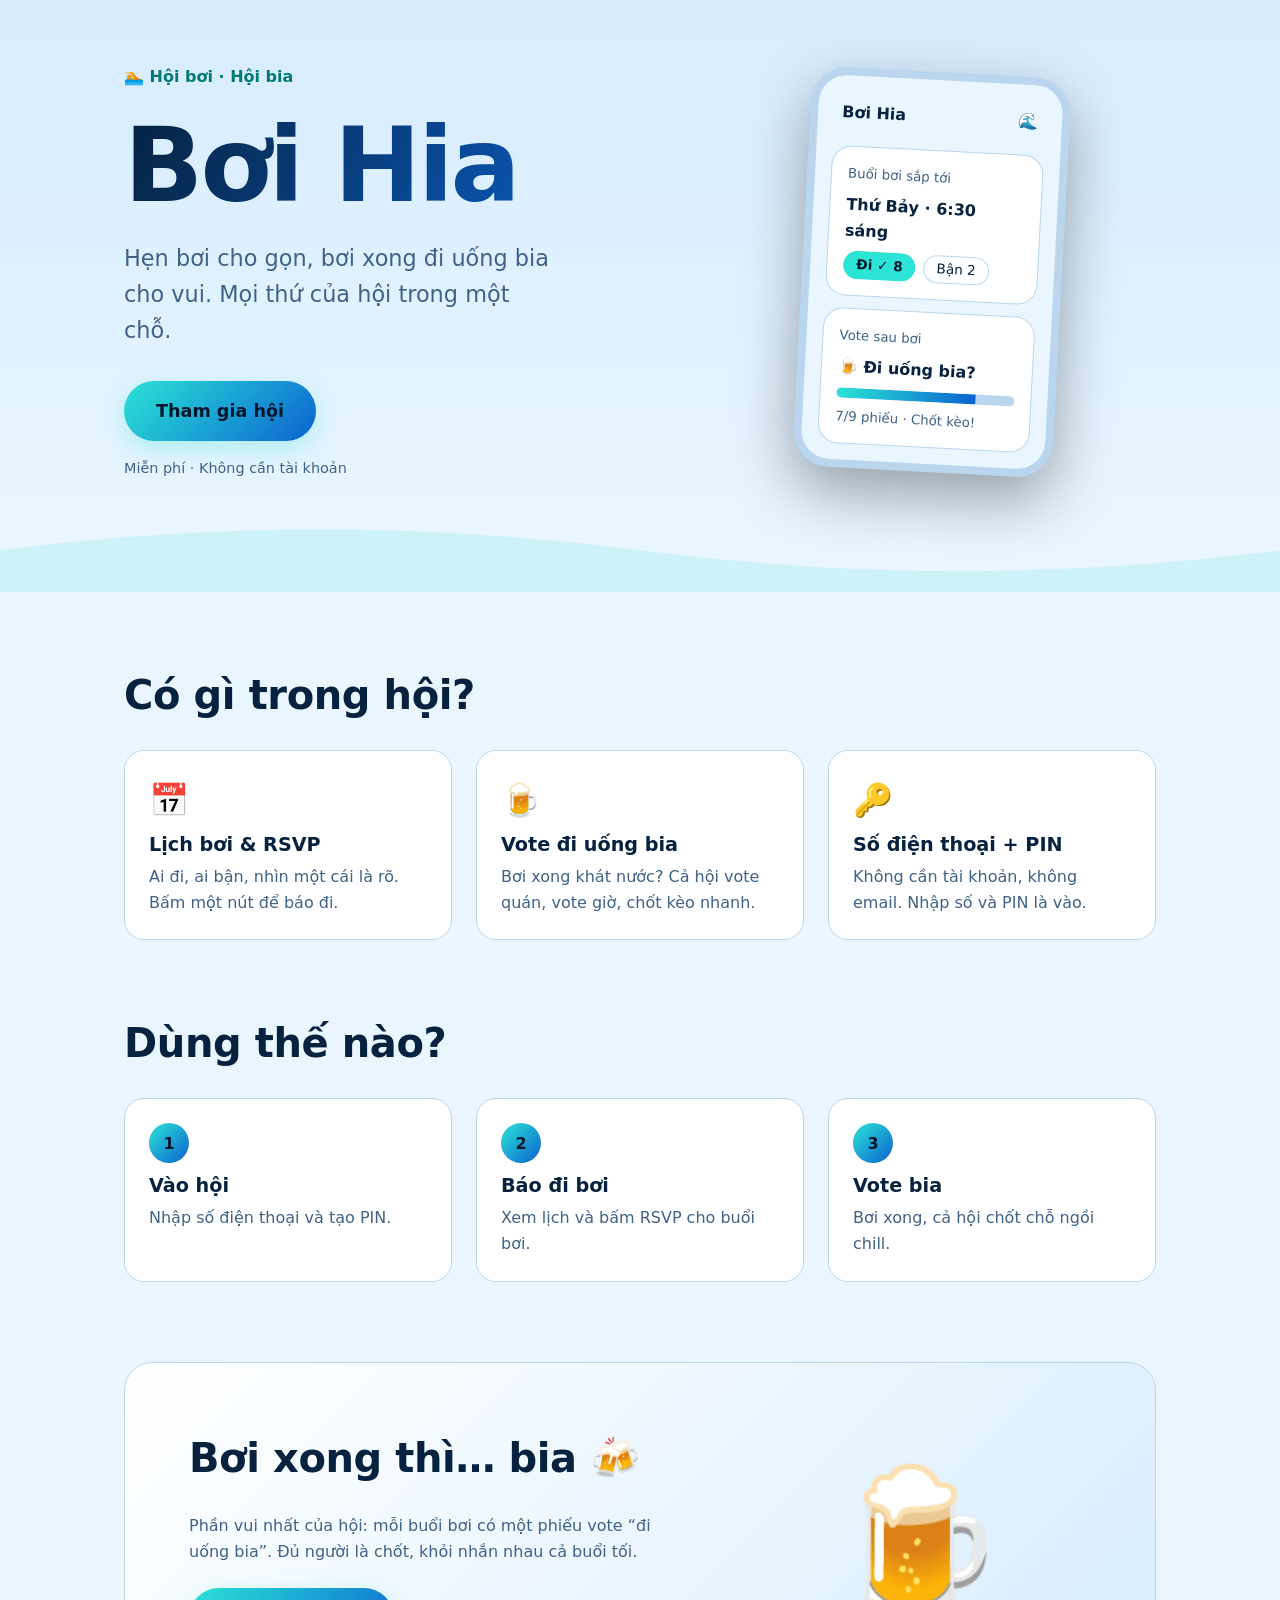
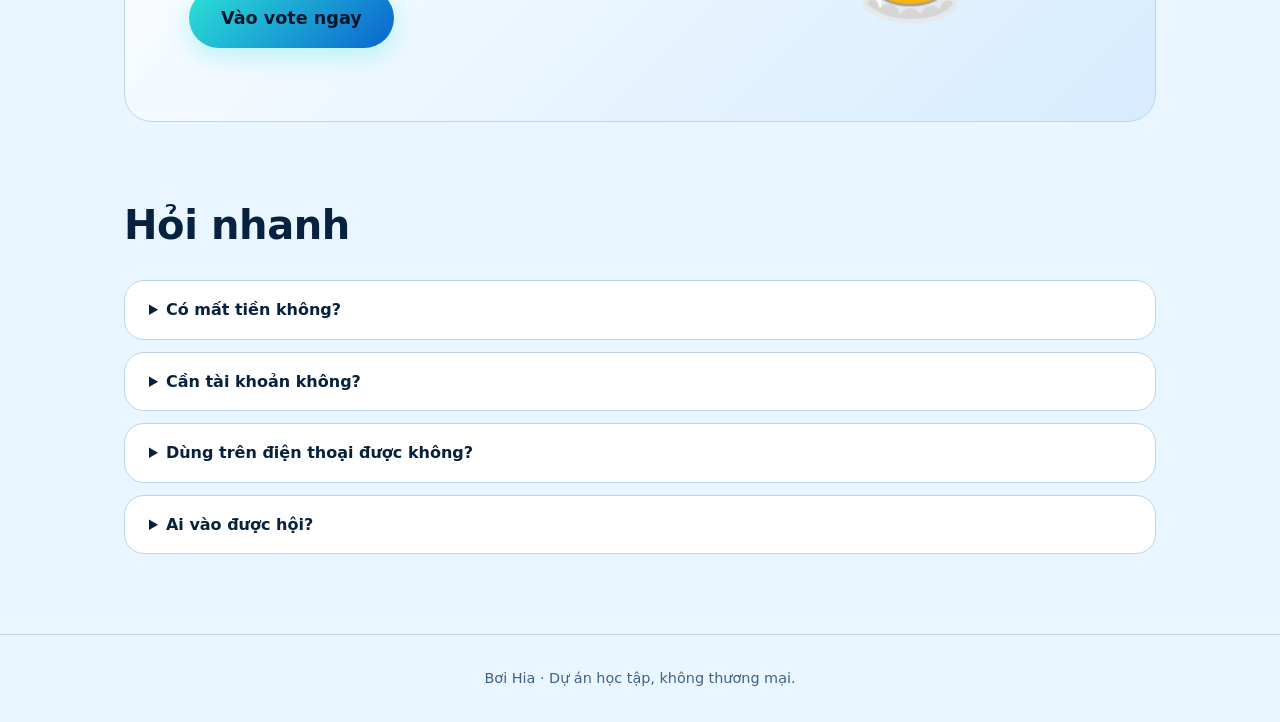
==== site/index.html @ b7e82fa3 "[factory:design] Landing page v1 in /site Co-Authored-By: Claude Sonnet 5.5 <noreply@anthropic.com> " ====
<!doctype html>
<html lang="vi">
<head>
<meta charset="utf-8">
<meta name="viewport" content="width=device-width, initial-scale=1">
<title>Bơi Hia — hội bơi, hội bia</title>
<meta name="description" content="Bơi Hia: lịch bơi, RSVP và vote đi uống bia cho hội bạn bơi. Không cần tài khoản, chỉ cần số điện thoại và PIN.">
<meta name="theme-color" content="#06142b">
<link rel="icon" href="../icon.png">
<link rel="stylesheet" href="style.css">
</head>
<body>
<a class="skip" href="#main">Bỏ qua đến nội dung</a>

<header class="hero">
  <div class="wave" aria-hidden="true">
    <svg viewBox="0 0 1200 120" preserveAspectRatio="none"><path d="M0 60 Q150 0 300 60 T600 60 T900 60 T1200 60 V120 H0Z"/></svg>
    <svg viewBox="0 0 1200 120" preserveAspectRatio="none"><path d="M0 70 Q150 20 300 70 T600 70 T900 70 T1200 70 V120 H0Z"/></svg>
  </div>
  <div class="wrap hero-grid">
    <div class="hero-text">
      <p class="eyebrow">🏊 Hội bơi · Hội bia</p>
      <h1>Bơi Hia</h1>
      <p class="lead">Hẹn bơi cho gọn, bơi xong đi uống bia cho vui. Mọi thứ của hội trong một chỗ.</p>
      <a class="btn" href="https://boihia.netlify.app">Tham gia hội</a>
      <p class="note">Miễn phí · Không cần tài khoản</p>
    </div>
    <div class="phone" role="img" aria-label="Minh họa màn hình ứng dụng Bơi Hia: buổi bơi sáng thứ Bảy với 8 người tham gia và bình chọn bia">
      <div class="screen" aria-hidden="true">
        <div class="bar"><b>Bơi Hia</b><span>🌊</span></div>
        <div class="mock-card">
          <small>Buổi bơi sắp tới</small>
          <strong>Thứ Bảy · 6:30 sáng</strong>
          <div class="chips"><span class="chip on">Đi ✓ 8</span><span class="chip">Bận 2</span></div>
        </div>
        <div class="mock-card">
          <small>Vote sau bơi</small>
          <strong>🍺 Đi uống bia?</strong>
          <div class="meter"><i style="width:78%"></i></div>
          <small>7/9 phiếu · Chốt kèo!</small>
        </div>
      </div>
    </div>
  </div>
</header>

<main id="main">
  <section class="wrap" aria-labelledby="t-feat">
    <h2 id="t-feat">Có gì trong hội?</h2>
    <div class="grid3">
      <article class="card"><span class="ico" aria-hidden="true">📅</span><h3>Lịch bơi &amp; RSVP</h3><p>Ai đi, ai bận, nhìn một cái là rõ. Bấm một nút để báo đi.</p></article>
      <article class="card"><span class="ico" aria-hidden="true">🍺</span><h3>Vote đi uống bia</h3><p>Bơi xong khát nước? Cả hội vote quán, vote giờ, chốt kèo nhanh.</p></article>
      <article class="card"><span class="ico" aria-hidden="true">🔑</span><h3>Số điện thoại + PIN</h3><p>Không cần tài khoản, không email. Nhập số và PIN là vào.</p></article>
    </div>
  </section>

  <section class="wrap" aria-labelledby="t-how">
    <h2 id="t-how">Dùng thế nào?</h2>
    <ol class="steps">
      <li><span class="n">1</span><h3>Vào hội</h3><p>Nhập số điện thoại và tạo PIN.</p></li>
      <li><span class="n">2</span><h3>Báo đi bơi</h3><p>Xem lịch và bấm RSVP cho buổi bơi.</p></li>
      <li><span class="n">3</span><h3>Vote bia</h3><p>Bơi xong, cả hội chốt chỗ ngồi chill.</p></li>
    </ol>
  </section>

  <section class="wrap" aria-labelledby="t-beer">
    <div class="beer">
      <div>
        <h2 id="t-beer">Bơi xong thì… bia 🍻</h2>
        <p>Phần vui nhất của hội: mỗi buổi bơi có một phiếu vote “đi uống bia”. Đủ người là chốt, khỏi nhắn nhau cả buổi tối.</p>
        <a class="btn" href="https://boihia.netlify.app">Vào vote ngay</a>
      </div>
      <div class="mug" aria-hidden="true"><span>🍺</span></div>
    </div>
  </section>

  <section class="wrap" aria-labelledby="t-faq">
    <h2 id="t-faq">Hỏi nhanh</h2>
    <details><summary>Có mất tiền không?</summary><p>Không. Bơi Hia là dự án nhỏ cho hội bạn, hoàn toàn miễn phí.</p></details>
    <details><summary>Cần tài khoản không?</summary><p>Không. Chỉ cần số điện thoại và PIN do bạn đặt.</p></details>
    <details><summary>Dùng trên điện thoại được không?</summary><p>Được. Mở trên trình duyệt điện thoại và thêm vào màn hình chính như một ứng dụng.</p></details>
    <details><summary>Ai vào được hội?</summary><p>Hội bạn bè bơi cùng nhau. Cứ bấm “Tham gia hội” để thử.</p></details>
  </section>
</main>

<footer>
  <div class="wrap"><p>Bơi Hia · Dự án học tập, không thương mại.</p></div>
</footer>
</body>
</html>
---- site/style.css ----
:root{--bg:#06142b;--bg2:#0b2347;--card:#0f2d57;--line:#1b4373;--text:#eaf6ff;--muted:#8fb0cf;--aqua:#2be4d6;--blue:#2f8bff;--btn-text:#06142b;--s:8px}
@media (prefers-color-scheme:light){:root{--bg:#eaf6ff;--bg2:#d6ecff;--card:#fff;--line:#b9d6ee;--text:#06223f;--muted:#3f6286;--blue:#0b63d1}}
*{box-sizing:border-box}
html{scroll-behavior:smooth}
body{margin:0;background:var(--bg);color:var(--text);font:16px/1.6 system-ui,-apple-system,"Segoe UI",Roboto,sans-serif;-webkit-text-size-adjust:100%}
.wrap{max-width:1080px;margin:0 auto;padding:0 calc(var(--s)*3)}
.skip{position:absolute;left:-999px;top:0;background:var(--aqua);color:var(--btn-text);padding:var(--s) calc(var(--s)*2);z-index:10}
.skip:focus{left:var(--s);top:var(--s)}
a:focus-visible,summary:focus-visible{outline:3px solid var(--aqua);outline-offset:3px;border-radius:8px}
h1,h2,h3{line-height:1.15;margin:0}
h1{font-size:clamp(3.5rem,14vw,6.5rem);letter-spacing:-.03em;background:linear-gradient(120deg,var(--text),var(--aqua));-webkit-background-clip:text;background-clip:text;color:transparent}
h2{font-size:clamp(1.75rem,5vw,2.5rem);margin-bottom:calc(var(--s)*4);letter-spacing:-.01em}
h3{font-size:1.2rem;margin-bottom:var(--s)}
p{margin:0}
section.wrap{padding-top:calc(var(--s)*10)}

.hero{position:relative;overflow:hidden;background:linear-gradient(180deg,var(--bg2),var(--bg));padding:calc(var(--s)*8) 0 calc(var(--s)*14)}
.hero-grid{position:relative;display:grid;gap:calc(var(--s)*6);align-items:center}
.eyebrow{color:var(--aqua);font-weight:700;margin-bottom:calc(var(--s)*2)}
@media (prefers-color-scheme:light){.eyebrow{color:#007a73}h1{background:linear-gradient(120deg,#06223f,#0b63d1);-webkit-background-clip:text;background-clip:text}}
.lead{font-size:clamp(1.1rem,3.5vw,1.4rem);color:var(--muted);margin:calc(var(--s)*2) 0 calc(var(--s)*4);max-width:30ch}
.note{color:var(--muted);font-size:.9rem;margin-top:calc(var(--s)*2)}
.btn{display:inline-block;background:linear-gradient(135deg,var(--aqua),var(--blue));color:var(--btn-text);font-weight:800;text-decoration:none;padding:calc(var(--s)*2) calc(var(--s)*4);border-radius:999px;font-size:1.1rem;box-shadow:0 8px 24px rgba(43,228,214,.3);transition:transform .15s}
.btn:hover{transform:translateY(-2px)}
@media (prefers-color-scheme:light){.btn{color:#04162b}}

.wave{position:absolute;left:0;right:0;bottom:0;height:100px;pointer-events:none}
.wave svg{position:absolute;left:0;bottom:0;width:200%;height:100%;animation:drift 14s linear infinite}
.wave svg+svg{animation-duration:22s;animation-direction:reverse;opacity:.6}
.wave path{fill:var(--bg)}
.wave svg+svg path{fill:var(--aqua);fill-opacity:.25}
@keyframes drift{to{transform:translateX(-50%)}}

.phone{justify-self:center;width:260px;border:8px solid var(--line);border-radius:36px;background:var(--bg);box-shadow:0 24px 60px rgba(0,0,0,.35);transform:rotate(3deg)}
.screen{padding:calc(var(--s)*2);display:grid;gap:calc(var(--s)*1.5);min-height:380px;align-content:start}
.bar{display:flex;justify-content:space-between;align-items:center;padding:var(--s)}
.mock-card{background:var(--card);border:1px solid var(--line);border-radius:20px;padding:calc(var(--s)*2);display:grid;gap:var(--s)}
.mock-card small{color:var(--muted)}
.chips{display:flex;gap:var(--s)}
.chip{border:1px solid var(--line);border-radius:999px;padding:2px 12px;font-size:.85rem}
.chip.on{background:var(--aqua);color:#04162b;border-color:var(--aqua);font-weight:700}
.meter{height:10px;border-radius:99px;background:var(--line);overflow:hidden}
.meter i{display:block;height:100%;background:linear-gradient(90deg,var(--aqua),var(--blue))}

.grid3{display:grid;gap:calc(var(--s)*3)}
.card,.steps li{background:var(--card);border:1px solid var(--line);border-radius:20px;padding:calc(var(--s)*3)}
.card p,.steps p,details p{color:var(--muted)}
.ico{display:block;font-size:2rem;margin-bottom:var(--s)}
.steps{list-style:none;margin:0;padding:0;display:grid;gap:calc(var(--s)*3)}
.n{display:grid;place-items:center;width:40px;height:40px;border-radius:50%;background:linear-gradient(135deg,var(--aqua),var(--blue));color:#04162b;font-weight:800;margin-bottom:calc(var(--s)*1.5)}

.beer{display:grid;gap:calc(var(--s)*4);align-items:center;background:linear-gradient(135deg,var(--card),var(--bg2));border:1px solid var(--line);border-radius:28px;padding:calc(var(--s)*4)}
.beer p{color:var(--muted);margin-bottom:calc(var(--s)*3);max-width:46ch}
.mug{justify-self:center;font-size:6rem;animation:bob 4s ease-in-out infinite}
@keyframes bob{50%{transform:translateY(-10px) rotate(-4deg)}}

details{background:var(--card);border:1px solid var(--line);border-radius:20px;padding:calc(var(--s)*2) calc(var(--s)*3);margin-bottom:calc(var(--s)*1.5)}
summary{cursor:pointer;font-weight:700}
details p{margin-top:var(--s)}
footer{margin-top:calc(var(--s)*10);padding:calc(var(--s)*4) 0;border-top:1px solid var(--line);color:var(--muted);font-size:.9rem;text-align:center}

@media (min-width:800px){
  .hero-grid{grid-template-columns:1.2fr 1fr}
  .grid3,.steps{grid-template-columns:repeat(3,1fr)}
  .beer{grid-template-columns:1.5fr 1fr;padding:calc(var(--s)*8)}
  .mug{font-size:9rem}
}
@media (prefers-reduced-motion:reduce){
  *{animation:none!important;transition:none!important;scroll-behavior:auto!important}
}
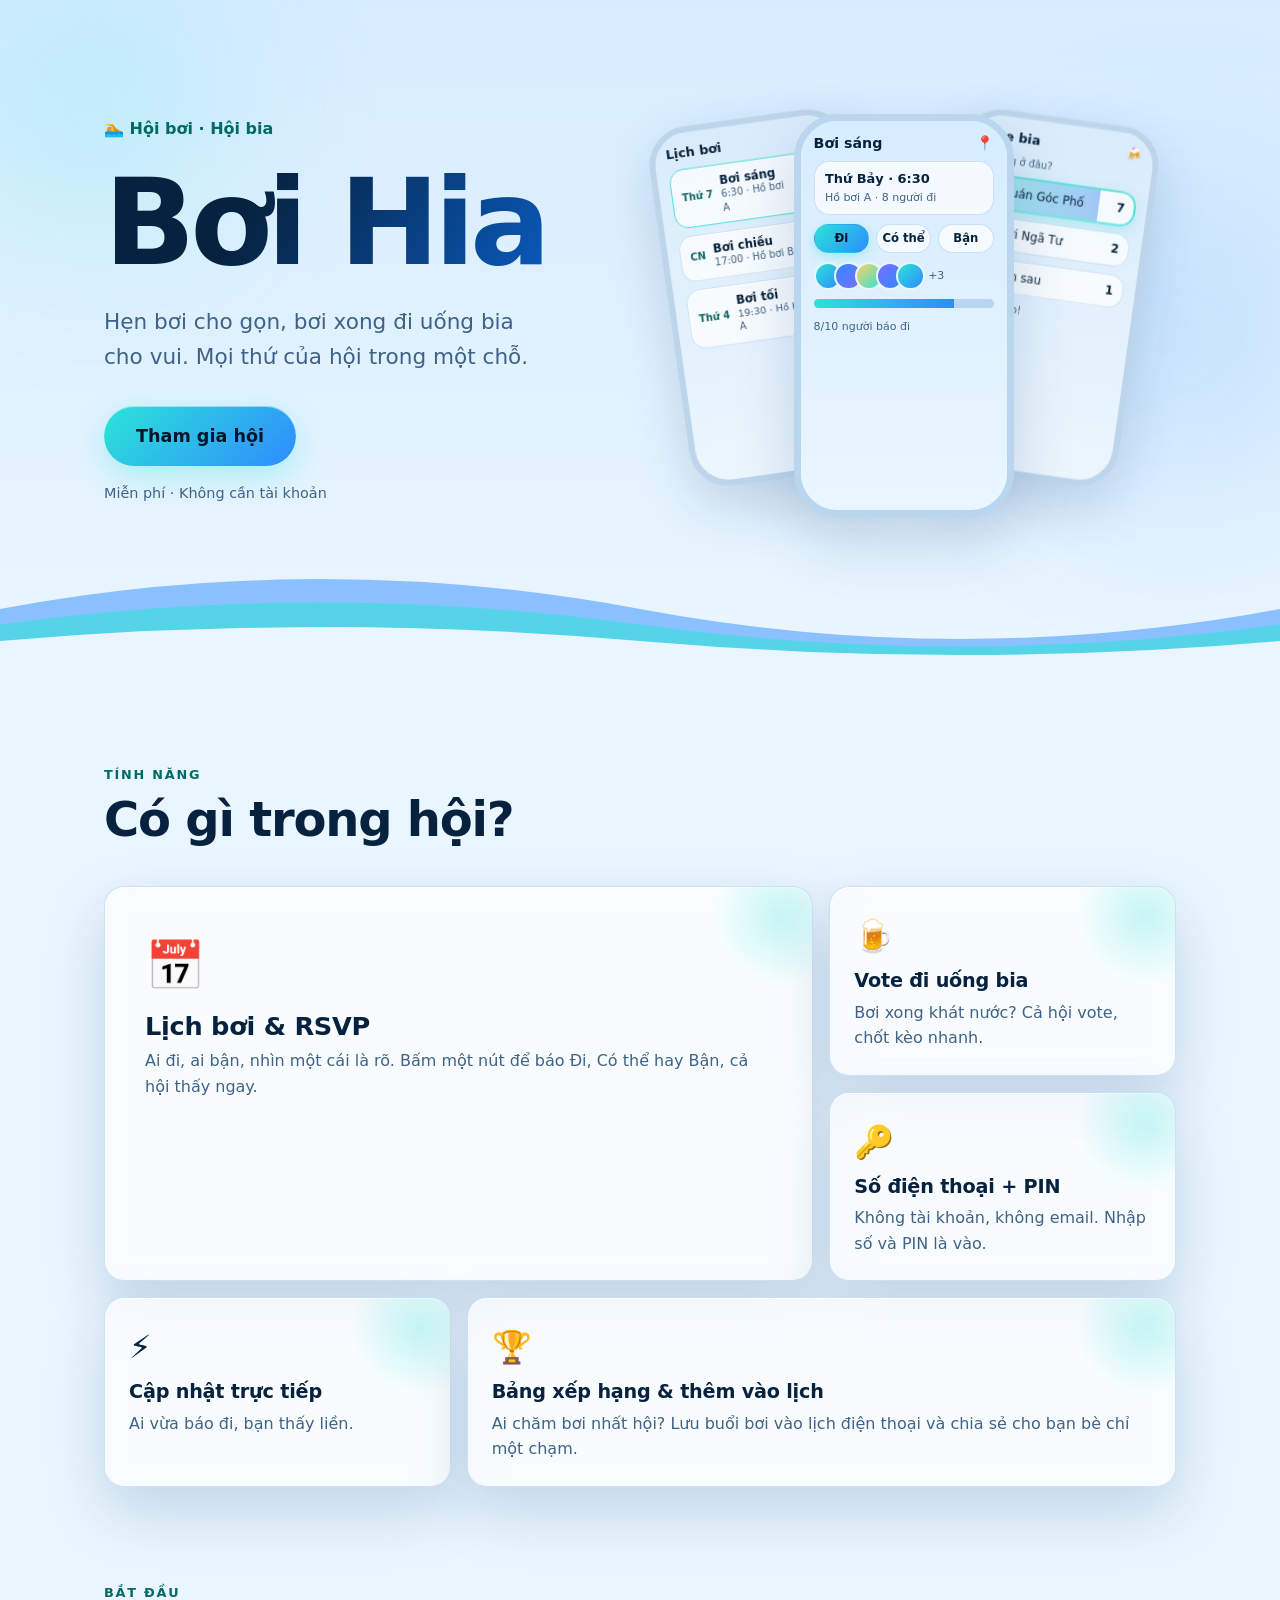
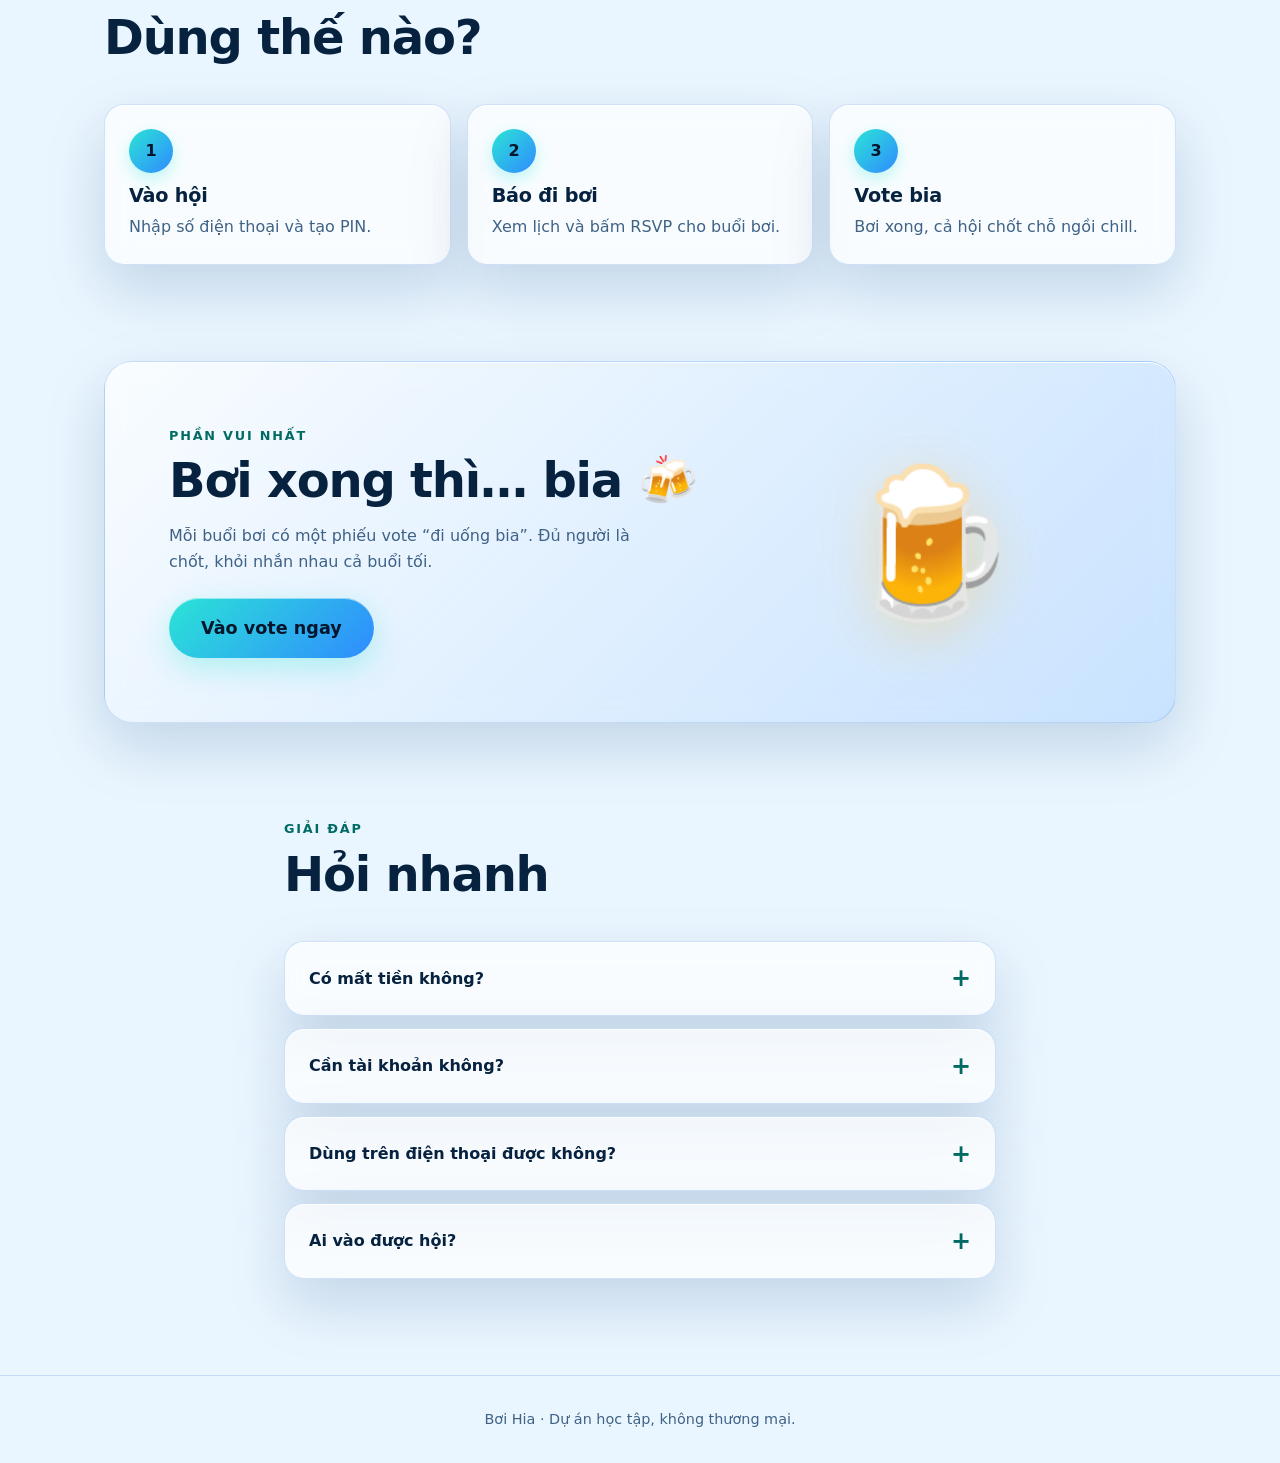
==== commit c21997ea: "[factory:design] Landing page v2: glass cards, bento, fanned phone mocks, parallax waves Co-Authored" ====
--- a/site/index.html
+++ b/site/index.html
@@ -5,7 +5,19 @@
 <meta name="viewport" content="width=device-width, initial-scale=1">
 <title>Bơi Hia — hội bơi, hội bia</title>
 <meta name="description" content="Bơi Hia: lịch bơi, RSVP và vote đi uống bia cho hội bạn bơi. Không cần tài khoản, chỉ cần số điện thoại và PIN.">
-<meta name="theme-color" content="#06142b">
+<meta name="theme-color" content="#06142b" media="(prefers-color-scheme: dark)">
+<meta name="theme-color" content="#eaf6ff" media="(prefers-color-scheme: light)">
+<meta property="og:type" content="website">
+<meta property="og:locale" content="vi_VN">
+<meta property="og:site_name" content="Bơi Hia">
+<meta property="og:title" content="Bơi Hia — hội bơi, hội bia">
+<meta property="og:description" content="Hẹn bơi cho gọn, bơi xong đi uống bia cho vui. Miễn phí, không cần tài khoản.">
+<meta property="og:url" content="https://boihia.netlify.app">
+<meta property="og:image" content="https://boihia.netlify.app/icon.png">
+<meta name="twitter:card" content="summary">
+<meta name="twitter:title" content="Bơi Hia — hội bơi, hội bia">
+<meta name="twitter:description" content="Hẹn bơi cho gọn, bơi xong đi uống bia cho vui. Miễn phí, không cần tài khoản.">
+<meta name="twitter:image" content="https://boihia.netlify.app/icon.png">
 <link rel="icon" href="../icon.png">
 <link rel="stylesheet" href="style.css">
 </head>
@@ -13,73 +25,100 @@
 <a class="skip" href="#main">Bỏ qua đến nội dung</a>
 
 <header class="hero">
-  <div class="wave" aria-hidden="true">
-    <svg viewBox="0 0 1200 120" preserveAspectRatio="none"><path d="M0 60 Q150 0 300 60 T600 60 T900 60 T1200 60 V120 H0Z"/></svg>
-    <svg viewBox="0 0 1200 120" preserveAspectRatio="none"><path d="M0 70 Q150 20 300 70 T600 70 T900 70 T1200 70 V120 H0Z"/></svg>
-  </div>
+  <div class="glow g1" aria-hidden="true"></div>
+  <div class="glow g2" aria-hidden="true"></div>
   <div class="wrap hero-grid">
     <div class="hero-text">
-      <p class="eyebrow">🏊 Hội bơi · Hội bia</p>
+      <p class="eyebrow"><span aria-hidden="true">🏊</span> Hội bơi · Hội bia</p>
       <h1>Bơi Hia</h1>
       <p class="lead">Hẹn bơi cho gọn, bơi xong đi uống bia cho vui. Mọi thứ của hội trong một chỗ.</p>
       <a class="btn" href="https://boihia.netlify.app">Tham gia hội</a>
       <p class="note">Miễn phí · Không cần tài khoản</p>
     </div>
-    <div class="phone" role="img" aria-label="Minh họa màn hình ứng dụng Bơi Hia: buổi bơi sáng thứ Bảy với 8 người tham gia và bình chọn bia">
-      <div class="screen" aria-hidden="true">
-        <div class="bar"><b>Bơi Hia</b><span>🌊</span></div>
-        <div class="mock-card">
-          <small>Buổi bơi sắp tới</small>
-          <strong>Thứ Bảy · 6:30 sáng</strong>
-          <div class="chips"><span class="chip on">Đi ✓ 8</span><span class="chip">Bận 2</span></div>
+
+    <div class="stage" role="img" aria-label="Minh họa ba màn hình ứng dụng Bơi Hia: danh sách buổi bơi, chi tiết buổi bơi với nút Đi, Có thể, Bận, và kết quả vote bia">
+      <div class="phone p-left" aria-hidden="true">
+        <div class="screen">
+          <div class="bar"><b>Lịch bơi</b><span>🌊</span></div>
+          <div class="row on"><i>Thứ 7</i><div><strong>Bơi sáng</strong><small>6:30 · Hồ bơi A</small></div><em>8</em></div>
+          <div class="row"><i>CN</i><div><strong>Bơi chiều</strong><small>17:00 · Hồ bơi B</small></div><em>5</em></div>
+          <div class="row"><i>Thứ 4</i><div><strong>Bơi tối</strong><small>19:30 · Hồ bơi A</small></div><em>3</em></div>
         </div>
-        <div class="mock-card">
-          <small>Vote sau bơi</small>
-          <strong>🍺 Đi uống bia?</strong>
-          <div class="meter"><i style="width:78%"></i></div>
-          <small>7/9 phiếu · Chốt kèo!</small>
+      </div>
+      <div class="phone p-right" aria-hidden="true">
+        <div class="screen">
+          <div class="bar"><b>Vote bia</b><span>🍻</span></div>
+          <small class="q">Đi uống ở đâu?</small>
+          <div class="opt win"><span>🍺 Quán Góc Phố</span><b>7</b><u style="width:78%"></u></div>
+          <div class="opt"><span>Bia hơi Ngã Tư</span><b>2</b><u style="width:22%"></u></div>
+          <div class="opt"><span>Hẹn lần sau</span><b>1</b><u style="width:11%"></u></div>
+          <small class="q">🏆 Chốt kèo!</small>
+        </div>
+      </div>
+      <div class="phone p-mid" aria-hidden="true">
+        <div class="screen">
+          <div class="bar"><b>Bơi sáng</b><span>📍</span></div>
+          <div class="hd"><strong>Thứ Bảy · 6:30</strong><small>Hồ bơi A · 8 người đi</small></div>
+          <div class="rsvp">
+            <span class="b go">Đi</span><span class="b">Có thể</span><span class="b">Bận</span>
+          </div>
+          <div class="faces"><i></i><i></i><i></i><i></i><i></i><em>+3</em></div>
+          <div class="bar2"><u style="width:78%"></u></div>
+          <small class="q">8/10 người báo đi</small>
         </div>
       </div>
     </div>
+  </div>
+
+  <div class="waves" aria-hidden="true">
+    <div class="wl w1"><svg viewBox="0 0 1200 120" preserveAspectRatio="none"><path d="M0 60 Q150 0 300 60 T600 60 T900 60 T1200 60 V120 H0Z"/></svg></div>
+    <div class="wl w2"><svg viewBox="0 0 1200 120" preserveAspectRatio="none"><path d="M0 70 Q150 20 300 70 T600 70 T900 70 T1200 70 V120 H0Z"/></svg></div>
+    <div class="wl w3"><svg viewBox="0 0 1200 120" preserveAspectRatio="none"><path d="M0 80 Q150 40 300 80 T600 80 T900 80 T1200 80 V120 H0Z"/></svg></div>
   </div>
 </header>
 
 <main id="main">
   <section class="wrap" aria-labelledby="t-feat">
-    <h2 id="t-feat">Có gì trong hội?</h2>
-    <div class="grid3">
-      <article class="card"><span class="ico" aria-hidden="true">📅</span><h3>Lịch bơi &amp; RSVP</h3><p>Ai đi, ai bận, nhìn một cái là rõ. Bấm một nút để báo đi.</p></article>
-      <article class="card"><span class="ico" aria-hidden="true">🍺</span><h3>Vote đi uống bia</h3><p>Bơi xong khát nước? Cả hội vote quán, vote giờ, chốt kèo nhanh.</p></article>
-      <article class="card"><span class="ico" aria-hidden="true">🔑</span><h3>Số điện thoại + PIN</h3><p>Không cần tài khoản, không email. Nhập số và PIN là vào.</p></article>
+    <p class="kicker rv">Tính năng</p>
+    <h2 id="t-feat" class="rv">Có gì trong hội?</h2>
+    <div class="bento">
+      <article class="card big rv"><span class="ico" aria-hidden="true">📅</span><h3>Lịch bơi &amp; RSVP</h3><p>Ai đi, ai bận, nhìn một cái là rõ. Bấm một nút để báo Đi, Có thể hay Bận, cả hội thấy ngay.</p></article>
+      <article class="card rv"><span class="ico" aria-hidden="true">🍺</span><h3>Vote đi uống bia</h3><p>Bơi xong khát nước? Cả hội vote, chốt kèo nhanh.</p></article>
+      <article class="card rv"><span class="ico" aria-hidden="true">🔑</span><h3>Số điện thoại + PIN</h3><p>Không tài khoản, không email. Nhập số và PIN là vào.</p></article>
+      <article class="card rv"><span class="ico" aria-hidden="true">⚡</span><h3>Cập nhật trực tiếp</h3><p>Ai vừa báo đi, bạn thấy liền.</p></article>
+      <article class="card wide rv"><span class="ico" aria-hidden="true">🏆</span><h3>Bảng xếp hạng &amp; thêm vào lịch</h3><p>Ai chăm bơi nhất hội? Lưu buổi bơi vào lịch điện thoại và chia sẻ cho bạn bè chỉ một chạm.</p></article>
     </div>
   </section>
 
   <section class="wrap" aria-labelledby="t-how">
-    <h2 id="t-how">Dùng thế nào?</h2>
+    <p class="kicker rv">Bắt đầu</p>
+    <h2 id="t-how" class="rv">Dùng thế nào?</h2>
     <ol class="steps">
-      <li><span class="n">1</span><h3>Vào hội</h3><p>Nhập số điện thoại và tạo PIN.</p></li>
-      <li><span class="n">2</span><h3>Báo đi bơi</h3><p>Xem lịch và bấm RSVP cho buổi bơi.</p></li>
-      <li><span class="n">3</span><h3>Vote bia</h3><p>Bơi xong, cả hội chốt chỗ ngồi chill.</p></li>
+      <li class="rv"><span class="n">1</span><h3>Vào hội</h3><p>Nhập số điện thoại và tạo PIN.</p></li>
+      <li class="rv"><span class="n">2</span><h3>Báo đi bơi</h3><p>Xem lịch và bấm RSVP cho buổi bơi.</p></li>
+      <li class="rv"><span class="n">3</span><h3>Vote bia</h3><p>Bơi xong, cả hội chốt chỗ ngồi chill.</p></li>
     </ol>
   </section>
 
   <section class="wrap" aria-labelledby="t-beer">
-    <div class="beer">
+    <div class="beer rv">
       <div>
-        <h2 id="t-beer">Bơi xong thì… bia 🍻</h2>
-        <p>Phần vui nhất của hội: mỗi buổi bơi có một phiếu vote “đi uống bia”. Đủ người là chốt, khỏi nhắn nhau cả buổi tối.</p>
+        <p class="kicker">Phần vui nhất</p>
+        <h2 id="t-beer">Bơi xong thì… bia <span aria-hidden="true">🍻</span></h2>
+        <p>Mỗi buổi bơi có một phiếu vote “đi uống bia”. Đủ người là chốt, khỏi nhắn nhau cả buổi tối.</p>
         <a class="btn" href="https://boihia.netlify.app">Vào vote ngay</a>
       </div>
       <div class="mug" aria-hidden="true"><span>🍺</span></div>
     </div>
   </section>
 
-  <section class="wrap" aria-labelledby="t-faq">
-    <h2 id="t-faq">Hỏi nhanh</h2>
-    <details><summary>Có mất tiền không?</summary><p>Không. Bơi Hia là dự án nhỏ cho hội bạn, hoàn toàn miễn phí.</p></details>
-    <details><summary>Cần tài khoản không?</summary><p>Không. Chỉ cần số điện thoại và PIN do bạn đặt.</p></details>
-    <details><summary>Dùng trên điện thoại được không?</summary><p>Được. Mở trên trình duyệt điện thoại và thêm vào màn hình chính như một ứng dụng.</p></details>
-    <details><summary>Ai vào được hội?</summary><p>Hội bạn bè bơi cùng nhau. Cứ bấm “Tham gia hội” để thử.</p></details>
+  <section class="wrap faq" aria-labelledby="t-faq">
+    <p class="kicker rv">Giải đáp</p>
+    <h2 id="t-faq" class="rv">Hỏi nhanh</h2>
+    <details class="rv"><summary>Có mất tiền không?</summary><p>Không. Bơi Hia là dự án nhỏ cho hội bạn, hoàn toàn miễn phí.</p></details>
+    <details class="rv"><summary>Cần tài khoản không?</summary><p>Không. Chỉ cần số điện thoại và PIN do bạn đặt.</p></details>
+    <details class="rv"><summary>Dùng trên điện thoại được không?</summary><p>Được. Mở trên trình duyệt điện thoại và thêm vào màn hình chính như một ứng dụng.</p></details>
+    <details class="rv"><summary>Ai vào được hội?</summary><p>Hội bạn bè bơi cùng nhau. Cứ bấm “Tham gia hội” để thử.</p></details>
   </section>
 </main>
 
--- a/site/style.css
+++ b/site/style.css
@@ -1,70 +1,142 @@
-:root{--bg:#06142b;--bg2:#0b2347;--card:#0f2d57;--line:#1b4373;--text:#eaf6ff;--muted:#8fb0cf;--aqua:#2be4d6;--blue:#2f8bff;--btn-text:#06142b;--s:8px}
-@media (prefers-color-scheme:light){:root{--bg:#eaf6ff;--bg2:#d6ecff;--card:#fff;--line:#b9d6ee;--text:#06223f;--muted:#3f6286;--blue:#0b63d1}}
+:root{--bg:#06142b;--bg2:#0b2347;--card:#0f2d57;--line:#1b4373;--text:#eaf6ff;--muted:#8fb0cf;--aqua:#2be4d6;--blue:#2f8bff;
+--glass:rgba(15,45,87,.55);--glass-line:rgba(143,176,207,.22);--hi:rgba(255,255,255,.12);--shadow:0 24px 60px rgba(0,0,0,.4);--kick:#2be4d6;--s:8px}
+@media (prefers-color-scheme:light){:root{--bg:#eaf6ff;--bg2:#d6ecff;--card:#fff;--line:#b9d6ee;--text:#06223f;--muted:#3f6286;
+--glass:rgba(255,255,255,.7);--glass-line:rgba(11,99,209,.18);--hi:rgba(255,255,255,.9);--shadow:0 24px 60px rgba(11,60,120,.18);--kick:#006b65}}
 *{box-sizing:border-box}
 html{scroll-behavior:smooth}
-body{margin:0;background:var(--bg);color:var(--text);font:16px/1.6 system-ui,-apple-system,"Segoe UI",Roboto,sans-serif;-webkit-text-size-adjust:100%}
-.wrap{max-width:1080px;margin:0 auto;padding:0 calc(var(--s)*3)}
-.skip{position:absolute;left:-999px;top:0;background:var(--aqua);color:var(--btn-text);padding:var(--s) calc(var(--s)*2);z-index:10}
+body{margin:0;background:var(--bg);color:var(--text);font:16px/1.6 system-ui,-apple-system,"Segoe UI",Roboto,sans-serif;-webkit-text-size-adjust:100%;overflow-x:hidden}
+.wrap{max-width:1120px;margin:0 auto;padding:0 calc(var(--s)*3)}
+.skip{position:absolute;left:-999px;top:0;background:#2be4d6;color:#04162b;padding:var(--s) calc(var(--s)*2);z-index:10}
 .skip:focus{left:var(--s);top:var(--s)}
-a:focus-visible,summary:focus-visible{outline:3px solid var(--aqua);outline-offset:3px;border-radius:8px}
-h1,h2,h3{line-height:1.15;margin:0}
-h1{font-size:clamp(3.5rem,14vw,6.5rem);letter-spacing:-.03em;background:linear-gradient(120deg,var(--text),var(--aqua));-webkit-background-clip:text;background-clip:text;color:transparent}
-h2{font-size:clamp(1.75rem,5vw,2.5rem);margin-bottom:calc(var(--s)*4);letter-spacing:-.01em}
-h3{font-size:1.2rem;margin-bottom:var(--s)}
+a:focus-visible,summary:focus-visible{outline:3px solid var(--aqua);outline-offset:3px;border-radius:12px}
+@media (prefers-color-scheme:light){a:focus-visible,summary:focus-visible{outline-color:#0b63d1}}
+h1,h2,h3{line-height:1.1;margin:0}
+h1{font-size:clamp(3.75rem,17vw,7.5rem);letter-spacing:-.045em;font-weight:800;background:linear-gradient(120deg,var(--text) 20%,var(--aqua));-webkit-background-clip:text;background-clip:text;color:transparent}
+h2{font-size:clamp(1.9rem,6vw,3rem);margin-bottom:calc(var(--s)*5);letter-spacing:-.025em}
+h3{font-size:1.2rem;margin-bottom:var(--s);letter-spacing:-.01em}
 p{margin:0}
-section.wrap{padding-top:calc(var(--s)*10)}
+.kicker{color:var(--kick);font-weight:700;font-size:.8rem;letter-spacing:.14em;text-transform:uppercase;margin-bottom:var(--s)}
+section.wrap{padding-top:calc(var(--s)*12)}
 
-.hero{position:relative;overflow:hidden;background:linear-gradient(180deg,var(--bg2),var(--bg));padding:calc(var(--s)*8) 0 calc(var(--s)*14)}
+/* hero */
+.hero{position:relative;overflow:hidden;isolation:isolate;background:linear-gradient(180deg,var(--bg2) 0%,var(--bg) 100%);padding:calc(var(--s)*8) 0 calc(var(--s)*16)}
+.glow{position:absolute;border-radius:50%;filter:blur(70px);z-index:-1;pointer-events:none}
+.g1{width:420px;height:420px;left:-120px;top:-100px;background:radial-gradient(circle,rgba(43,228,214,.4),transparent 70%)}
+.g2{width:520px;height:520px;right:-160px;top:80px;background:radial-gradient(circle,rgba(47,139,255,.45),transparent 70%)}
+@media (prefers-color-scheme:light){.g1{opacity:.5}.g2{opacity:.4}}
 .hero-grid{position:relative;display:grid;gap:calc(var(--s)*6);align-items:center}
-.eyebrow{color:var(--aqua);font-weight:700;margin-bottom:calc(var(--s)*2)}
-@media (prefers-color-scheme:light){.eyebrow{color:#007a73}h1{background:linear-gradient(120deg,#06223f,#0b63d1);-webkit-background-clip:text;background-clip:text}}
-.lead{font-size:clamp(1.1rem,3.5vw,1.4rem);color:var(--muted);margin:calc(var(--s)*2) 0 calc(var(--s)*4);max-width:30ch}
+.eyebrow{color:var(--kick);font-weight:700;margin-bottom:calc(var(--s)*2)}
+@media (prefers-color-scheme:light){:root h1{background-image:linear-gradient(120deg,#06223f 30%,#0b63d1)}}
+.lead{font-size:clamp(1.1rem,3.5vw,1.35rem);color:var(--muted);margin:calc(var(--s)*2) 0 calc(var(--s)*4);max-width:32ch}
 .note{color:var(--muted);font-size:.9rem;margin-top:calc(var(--s)*2)}
-.btn{display:inline-block;background:linear-gradient(135deg,var(--aqua),var(--blue));color:var(--btn-text);font-weight:800;text-decoration:none;padding:calc(var(--s)*2) calc(var(--s)*4);border-radius:999px;font-size:1.1rem;box-shadow:0 8px 24px rgba(43,228,214,.3);transition:transform .15s}
-.btn:hover{transform:translateY(-2px)}
-@media (prefers-color-scheme:light){.btn{color:#04162b}}
+.btn{display:inline-block;background:linear-gradient(135deg,#2be4d6,#2f8bff);color:#04162b;font-weight:800;text-decoration:none;padding:calc(var(--s)*2) calc(var(--s)*4);border-radius:999px;font-size:1.1rem;box-shadow:0 10px 30px rgba(43,228,214,.32),inset 0 1px 0 rgba(255,255,255,.5);transition:transform .2s,box-shadow .2s}
+.btn:hover{transform:translateY(-2px);box-shadow:0 14px 36px rgba(43,228,214,.45),inset 0 1px 0 rgba(255,255,255,.5)}
+.btn:active{transform:translateY(0) scale(.98)}
 
-.wave{position:absolute;left:0;right:0;bottom:0;height:100px;pointer-events:none}
-.wave svg{position:absolute;left:0;bottom:0;width:200%;height:100%;animation:drift 14s linear infinite}
-.wave svg+svg{animation-duration:22s;animation-direction:reverse;opacity:.6}
-.wave path{fill:var(--bg)}
-.wave svg+svg path{fill:var(--aqua);fill-opacity:.25}
+/* waves: 3 layers, different drift speed + scroll parallax */
+.waves{position:absolute;left:0;right:0;bottom:0;height:120px;pointer-events:none}
+.wl{position:absolute;left:0;right:0;bottom:0;height:100%}
+.wl svg{position:absolute;left:0;bottom:0;width:200%;height:100%;animation:drift 30s linear infinite}
+.w1{opacity:.5}.w1 path{fill:var(--blue)}.w1 svg{animation-duration:34s}
+.w2{opacity:.55;height:88%}.w2 path{fill:var(--aqua)}.w2 svg{animation-duration:22s;animation-direction:reverse}
+.w3{height:70%}.w3 path{fill:var(--bg)}.w3 svg{animation-duration:15s}
 @keyframes drift{to{transform:translateX(-50%)}}
+@keyframes par1{to{transform:translateY(-40px)}}
+@keyframes par2{to{transform:translateY(-22px)}}
+@keyframes par3{to{transform:translateY(-8px)}}
 
-.phone{justify-self:center;width:260px;border:8px solid var(--line);border-radius:36px;background:var(--bg);box-shadow:0 24px 60px rgba(0,0,0,.35);transform:rotate(3deg)}
-.screen{padding:calc(var(--s)*2);display:grid;gap:calc(var(--s)*1.5);min-height:380px;align-content:start}
-.bar{display:flex;justify-content:space-between;align-items:center;padding:var(--s)}
-.mock-card{background:var(--card);border:1px solid var(--line);border-radius:20px;padding:calc(var(--s)*2);display:grid;gap:var(--s)}
-.mock-card small{color:var(--muted)}
-.chips{display:flex;gap:var(--s)}
-.chip{border:1px solid var(--line);border-radius:999px;padding:2px 12px;font-size:.85rem}
-.chip.on{background:var(--aqua);color:#04162b;border-color:var(--aqua);font-weight:700}
-.meter{height:10px;border-radius:99px;background:var(--line);overflow:hidden}
-.meter i{display:block;height:100%;background:linear-gradient(90deg,var(--aqua),var(--blue))}
+/* phone stage */
+.stage{--w:148px;position:relative;justify-self:center;width:calc(var(--w)*2);height:calc(var(--w)*1.95);max-width:100%}
+.phone{position:absolute;top:0;left:50%;width:var(--w);margin-left:calc(var(--w)/-2);aspect-ratio:9/16.5;border:calc(var(--w)/28) solid var(--line);border-radius:calc(var(--w)/5);background:var(--bg);box-shadow:var(--shadow),inset 0 1px 0 var(--hi);font-size:calc(var(--w)/17);overflow:hidden;line-height:1.3}
+.p-mid{z-index:3;top:calc(var(--w)*.08);transform:translateY(0);animation:float 7s ease-in-out infinite}
+.p-left{z-index:1;transform:translateX(calc(var(--w)*-.62)) rotate(-8deg) scale(.9);filter:saturate(.85)}
+.p-right{z-index:2;transform:translateX(calc(var(--w)*.62)) rotate(8deg) scale(.9);filter:saturate(.85)}
+@keyframes float{50%{transform:translateY(-8px)}}
+.screen{padding:1em;display:grid;gap:.7em;align-content:start;height:100%;background:linear-gradient(180deg,var(--bg2),var(--bg))}
+.bar{display:flex;justify-content:space-between;align-items:center;font-size:1.1em}
+.screen small{color:var(--muted);font-size:.85em;display:block}
+.screen strong{display:block}
+.row,.hd,.opt{background:var(--glass);border:1px solid var(--glass-line);border-radius:1.2em;padding:.7em .8em;box-shadow:inset 0 1px 0 var(--hi)}
+.row{display:grid;grid-template-columns:auto 1fr auto;gap:.7em;align-items:center}
+.row i{font-style:normal;font-weight:700;color:var(--kick);font-size:.85em}
+.row em{font-style:normal;background:var(--line);border-radius:99px;padding:0 .6em;font-weight:700;color:var(--text)}
+.row.on{border-color:var(--aqua)}
+.row.on em{background:#2be4d6;color:#04162b}
+.hd{display:grid;gap:.2em}
+.rsvp{display:grid;grid-template-columns:repeat(3,1fr);gap:.5em}
+.b{text-align:center;border:1px solid var(--glass-line);border-radius:99px;padding:.5em 0;font-weight:700;background:var(--glass);font-size:.9em}
+.b.go{background:linear-gradient(135deg,#2be4d6,#2f8bff);color:#04162b;border-color:transparent;box-shadow:0 4px 12px rgba(43,228,214,.35)}
+.faces{display:flex;align-items:center}
+.faces i{width:2.2em;height:2.2em;border-radius:50%;border:2px solid var(--bg);margin-right:-.6em;background:linear-gradient(135deg,#2be4d6,#2f8bff)}
+.faces i:nth-child(2){background:linear-gradient(135deg,#2f8bff,#7b6dff)}
+.faces i:nth-child(3){background:linear-gradient(135deg,#ffd166,#2be4d6)}
+.faces i:nth-child(4){background:linear-gradient(135deg,#7b6dff,#2f8bff)}
+.faces em{font-style:normal;margin-left:1em;color:var(--muted);font-size:.85em}
+.bar2,.opt{position:relative}
+.bar2{height:.7em;border-radius:99px;background:var(--line);overflow:hidden}
+.bar2 u,.opt u{display:block;height:100%;background:linear-gradient(90deg,#2be4d6,#2f8bff);text-decoration:none}
+.opt{display:flex;justify-content:space-between;gap:.5em;overflow:hidden;z-index:0}
+.opt u{position:absolute;left:0;top:0;bottom:0;opacity:.28;z-index:-1}
+.opt.win{border-color:#2be4d6;box-shadow:0 0 0 1px #2be4d6,0 6px 18px rgba(43,228,214,.3),inset 0 1px 0 var(--hi)}
+.opt.win u{opacity:.45}
+.opt b{font-variant-numeric:tabular-nums}
+.q{margin-top:.2em}
 
-.grid3{display:grid;gap:calc(var(--s)*3)}
-.card,.steps li{background:var(--card);border:1px solid var(--line);border-radius:20px;padding:calc(var(--s)*3)}
+/* bento + glass */
+.bento{display:grid;gap:calc(var(--s)*2)}
+.card,.steps li,details,.beer{position:relative;background:var(--glass);border:1px solid var(--glass-line);border-radius:20px;box-shadow:var(--shadow),inset 0 1px 0 var(--hi);-webkit-backdrop-filter:blur(14px);backdrop-filter:blur(14px)}
+.card{padding:calc(var(--s)*3);overflow:hidden;transition:transform .25s,border-color .25s}
+.card::after{content:"";position:absolute;right:-40px;top:-40px;width:140px;height:140px;border-radius:50%;background:radial-gradient(circle,rgba(43,228,214,.25),transparent 70%);pointer-events:none}
+.card:hover{transform:translateY(-4px);border-color:var(--aqua)}
+.card:active{transform:translateY(-1px)}
 .card p,.steps p,details p{color:var(--muted)}
 .ico{display:block;font-size:2rem;margin-bottom:var(--s)}
-.steps{list-style:none;margin:0;padding:0;display:grid;gap:calc(var(--s)*3)}
-.n{display:grid;place-items:center;width:40px;height:40px;border-radius:50%;background:linear-gradient(135deg,var(--aqua),var(--blue));color:#04162b;font-weight:800;margin-bottom:calc(var(--s)*1.5)}
+.big h3{font-size:1.6rem}
+.big .ico{font-size:3rem}
+.steps{list-style:none;margin:0;padding:0;display:grid;gap:calc(var(--s)*2)}
+.steps li{padding:calc(var(--s)*3)}
+.n{display:grid;place-items:center;width:44px;height:44px;border-radius:50%;background:linear-gradient(135deg,#2be4d6,#2f8bff);color:#04162b;font-weight:800;margin-bottom:calc(var(--s)*1.5);box-shadow:0 6px 16px rgba(43,228,214,.3)}
 
-.beer{display:grid;gap:calc(var(--s)*4);align-items:center;background:linear-gradient(135deg,var(--card),var(--bg2));border:1px solid var(--line);border-radius:28px;padding:calc(var(--s)*4)}
-.beer p{color:var(--muted);margin-bottom:calc(var(--s)*3);max-width:46ch}
-.mug{justify-self:center;font-size:6rem;animation:bob 4s ease-in-out infinite}
+.beer{display:grid;gap:calc(var(--s)*4);align-items:center;background:linear-gradient(135deg,var(--glass),rgba(47,139,255,.18));border-radius:28px;padding:calc(var(--s)*4)}
+.beer h2{margin-bottom:calc(var(--s)*2)}
+.beer p:not(.kicker){color:var(--muted);margin-bottom:calc(var(--s)*3);max-width:46ch}
+.mug{justify-self:center;font-size:6rem;filter:drop-shadow(0 12px 30px rgba(255,190,60,.35));animation:bob 4s ease-in-out infinite}
 @keyframes bob{50%{transform:translateY(-10px) rotate(-4deg)}}
 
-details{background:var(--card);border:1px solid var(--line);border-radius:20px;padding:calc(var(--s)*2) calc(var(--s)*3);margin-bottom:calc(var(--s)*1.5)}
-summary{cursor:pointer;font-weight:700}
-details p{margin-top:var(--s)}
-footer{margin-top:calc(var(--s)*10);padding:calc(var(--s)*4) 0;border-top:1px solid var(--line);color:var(--muted);font-size:.9rem;text-align:center}
+.faq{max-width:760px}
+details{padding:calc(var(--s)*2) calc(var(--s)*3);margin-bottom:calc(var(--s)*1.5);transition:border-color .2s}
+details:hover,details[open]{border-color:var(--aqua)}
+summary{cursor:pointer;font-weight:700;list-style:none;display:flex;justify-content:space-between;align-items:center;gap:var(--s);padding:var(--s) 0}
+summary::-webkit-details-marker{display:none}
+summary::after{content:"+";font-size:1.5rem;line-height:1;color:var(--kick);transition:transform .2s}
+details[open] summary::after{transform:rotate(45deg)}
+details p{padding-bottom:var(--s)}
+footer{margin-top:calc(var(--s)*12);padding:calc(var(--s)*4) 0;border-top:1px solid var(--glass-line);color:var(--muted);font-size:.9rem;text-align:center}
+
+/* reveal: visible by default; scroll-driven only where supported */
+@keyframes rise{from{opacity:0;transform:translateY(28px)}to{opacity:1;transform:none}}
+@supports (animation-timeline:view()){
+  @media (prefers-reduced-motion:no-preference){
+    .rv{animation:rise linear both;animation-timeline:view();animation-range:entry 0% entry 55%}
+    .w1{animation:par1 linear both;animation-timeline:scroll(root);animation-range:0 90vh}
+    .w2{animation:par2 linear both;animation-timeline:scroll(root);animation-range:0 90vh}
+    .w3{animation:par3 linear both;animation-timeline:scroll(root);animation-range:0 90vh}
+  }
+}
 
 @media (min-width:800px){
-  .hero-grid{grid-template-columns:1.2fr 1fr}
-  .grid3,.steps{grid-template-columns:repeat(3,1fr)}
+  .hero{padding:calc(var(--s)*12) 0 calc(var(--s)*18)}
+  .hero-grid{grid-template-columns:1fr 1.1fr;gap:calc(var(--s)*4)}
+  .stage{--w:220px}
+  .bento{grid-template-columns:repeat(6,1fr)}
+  .card{grid-column:span 2}
+  .card.big{grid-column:span 4;grid-row:span 2;padding:calc(var(--s)*5)}
+  .card.wide{grid-column:span 4}
+  .steps{grid-template-columns:repeat(3,1fr)}
   .beer{grid-template-columns:1.5fr 1fr;padding:calc(var(--s)*8)}
   .mug{font-size:9rem}
 }
 @media (prefers-reduced-motion:reduce){
-  *{animation:none!important;transition:none!important;scroll-behavior:auto!important}
+  *,*::before,*::after{animation:none!important;transition:none!important;scroll-behavior:auto!important}
+  .rv{opacity:1!important;transform:none!important}
 }
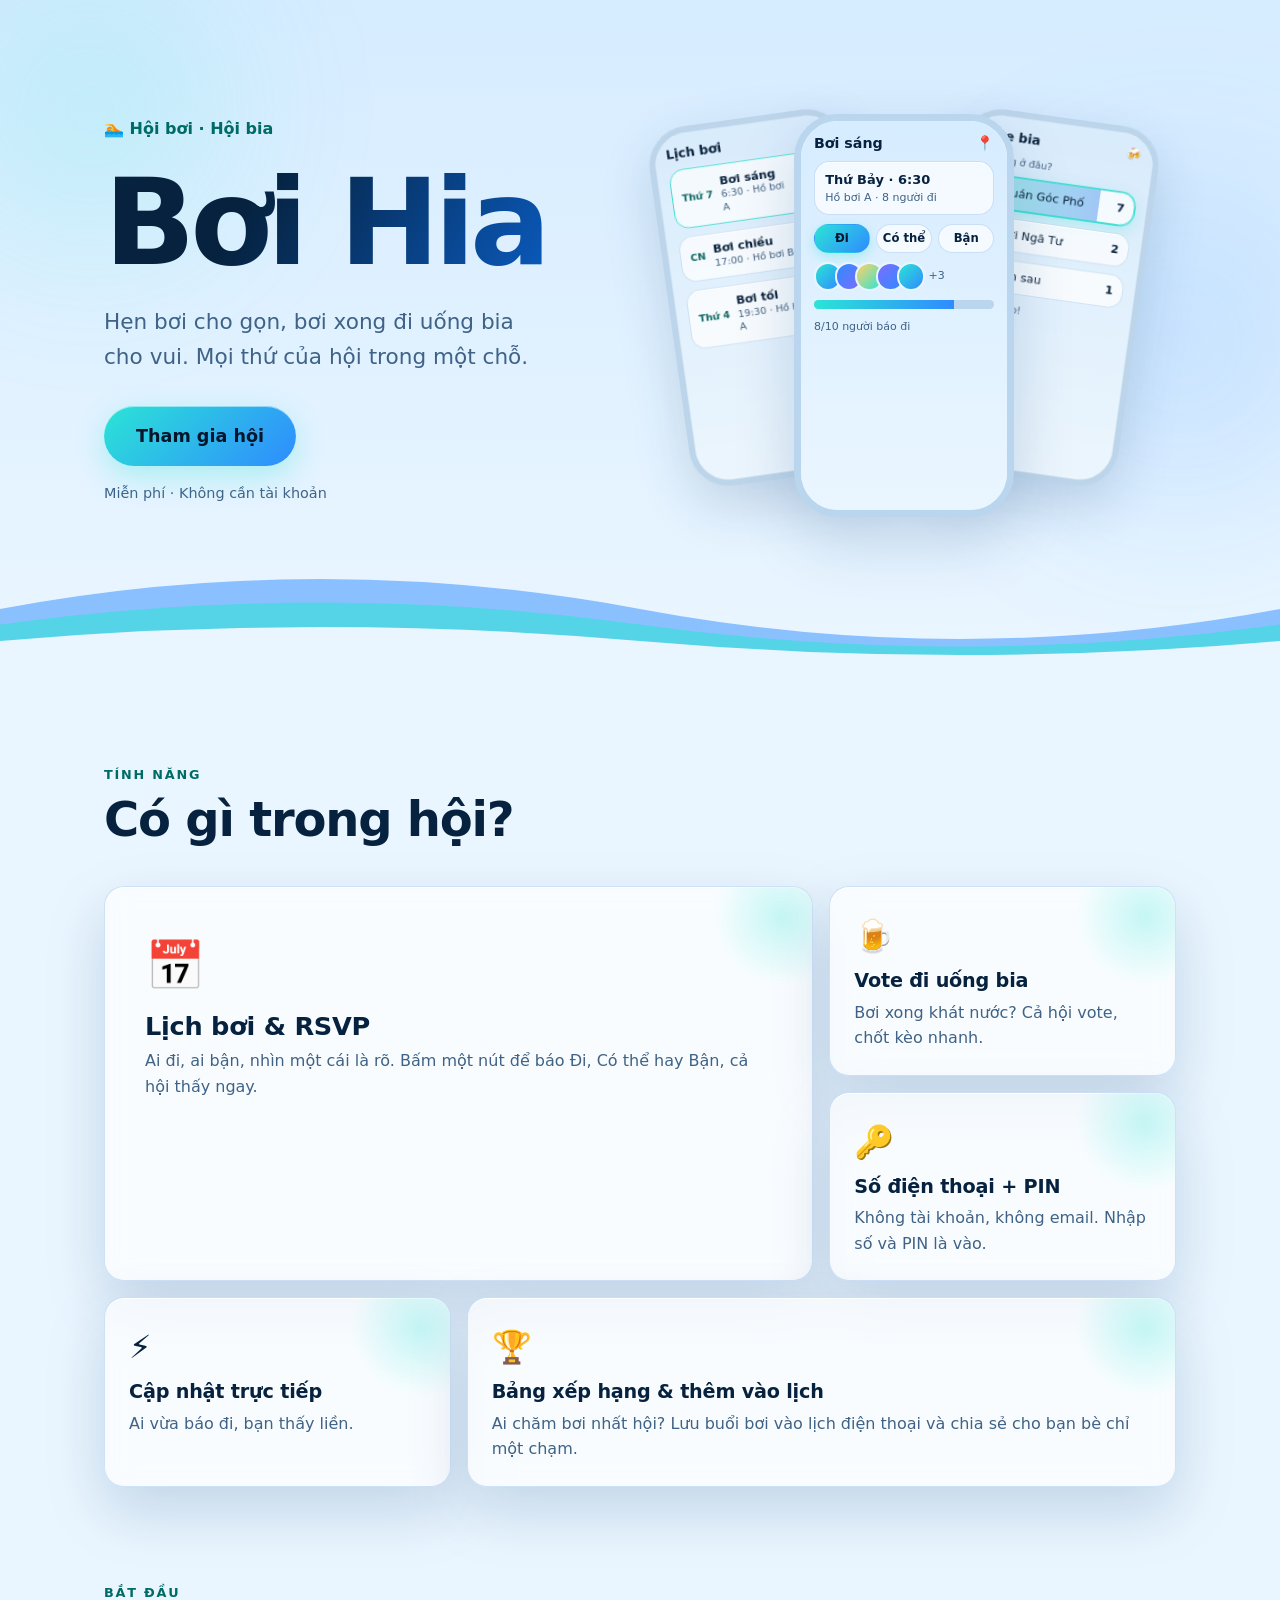
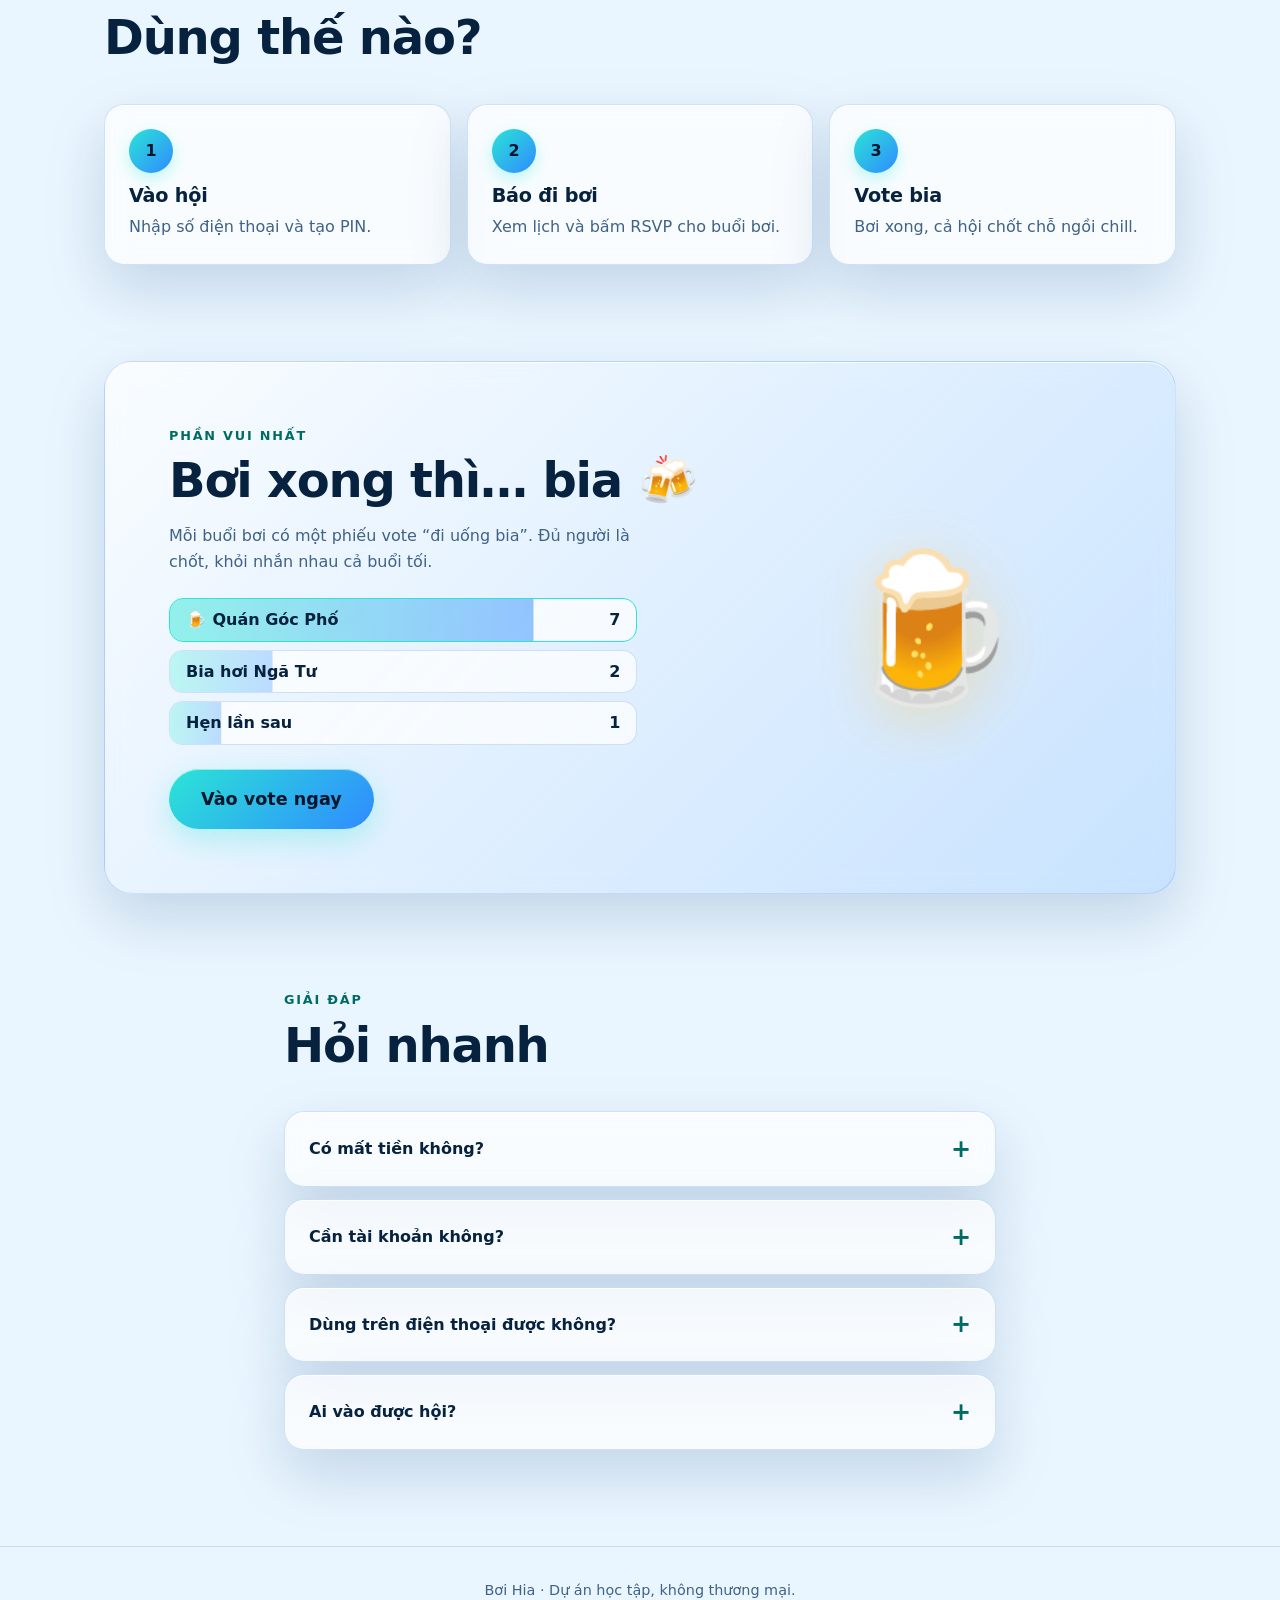
==== commit d1d57e43: "[factory:design] Landing page v3: animation (/site) Co-Authored-By: Claude Sonnet 5.5 <noreply@anthr" ====
--- a/site/index.html
+++ b/site/index.html
@@ -27,6 +27,7 @@
 <header class="hero">
   <div class="glow g1" aria-hidden="true"></div>
   <div class="glow g2" aria-hidden="true"></div>
+  <div class="bubbles" aria-hidden="true"><i></i><i></i><i></i><i></i><i></i><i></i><i></i></div>
   <div class="wrap hero-grid">
     <div class="hero-text">
       <p class="eyebrow"><span aria-hidden="true">🏊</span> Hội bơi · Hội bia</p>
@@ -106,9 +107,14 @@
         <p class="kicker">Phần vui nhất</p>
         <h2 id="t-beer">Bơi xong thì… bia <span aria-hidden="true">🍻</span></h2>
         <p>Mỗi buổi bơi có một phiếu vote “đi uống bia”. Đủ người là chốt, khỏi nhắn nhau cả buổi tối.</p>
+        <div class="votes" aria-hidden="true">
+          <div class="vb win"><span>Quán Góc Phố</span><b>7</b><u style="--w:.78"></u></div>
+          <div class="vb"><span>Bia hơi Ngã Tư</span><b>2</b><u style="--w:.22"></u></div>
+          <div class="vb"><span>Hẹn lần sau</span><b>1</b><u style="--w:.11"></u></div>
+        </div>
         <a class="btn" href="https://boihia.netlify.app">Vào vote ngay</a>
       </div>
-      <div class="mug" aria-hidden="true"><span>🍺</span></div>
+      <div class="mug" aria-hidden="true"><span>🍺</span><i></i><i></i><i></i><i></i></div>
     </div>
   </section>
 
@@ -125,5 +131,15 @@
 <footer>
   <div class="wrap"><p>Bơi Hia · Dự án học tập, không thương mại.</p></div>
 </footer>
+<script>
+(function(){var d=document,h=d.documentElement;
+if(!('IntersectionObserver'in window)||matchMedia('(prefers-reduced-motion:reduce)').matches)return;
+h.classList.add('js');
+var v=window.CSS&&CSS.supports&&CSS.supports('animation-timeline','view()'),
+o=new IntersectionObserver(function(e){e.forEach(function(x){if(x.isIntersecting){x.target.classList.add('in');o.unobserve(x.target)}})},{threshold:.2,rootMargin:'0px 0px -6% 0px'});
+d.querySelectorAll(v?'.beer':'.rv,.beer').forEach(function(n){o.observe(n)});
+d.addEventListener('visibilitychange',function(){h.classList.toggle('pz',d.hidden)})
+})();
+</script>
 </body>
 </html>
--- a/site/style.css
+++ b/site/style.css
@@ -3,7 +3,7 @@
 @media (prefers-color-scheme:light){:root{--bg:#eaf6ff;--bg2:#d6ecff;--card:#fff;--line:#b9d6ee;--text:#06223f;--muted:#3f6286;
 --glass:rgba(255,255,255,.7);--glass-line:rgba(11,99,209,.18);--hi:rgba(255,255,255,.9);--shadow:0 24px 60px rgba(11,60,120,.18);--kick:#006b65}}
 *{box-sizing:border-box}
-html{scroll-behavior:smooth}
+html{scroll-behavior:smooth;interpolate-size:allow-keywords}
 body{margin:0;background:var(--bg);color:var(--text);font:16px/1.6 system-ui,-apple-system,"Segoe UI",Roboto,sans-serif;-webkit-text-size-adjust:100%;overflow-x:hidden}
 .wrap{max-width:1120px;margin:0 auto;padding:0 calc(var(--s)*3)}
 .skip{position:absolute;left:-999px;top:0;background:#2be4d6;color:#04162b;padding:var(--s) calc(var(--s)*2);z-index:10}
@@ -21,25 +21,46 @@
 /* hero */
 .hero{position:relative;overflow:hidden;isolation:isolate;background:linear-gradient(180deg,var(--bg2) 0%,var(--bg) 100%);padding:calc(var(--s)*8) 0 calc(var(--s)*16)}
 .glow{position:absolute;border-radius:50%;filter:blur(70px);z-index:-1;pointer-events:none}
-.g1{width:420px;height:420px;left:-120px;top:-100px;background:radial-gradient(circle,rgba(43,228,214,.4),transparent 70%)}
-.g2{width:520px;height:520px;right:-160px;top:80px;background:radial-gradient(circle,rgba(47,139,255,.45),transparent 70%)}
+.g1{animation:gd1 22s ease-in-out infinite alternate;width:420px;height:420px;left:-120px;top:-100px;background:radial-gradient(circle,rgba(43,228,214,.4),transparent 70%)}
+.g2{animation:gd2 28s ease-in-out infinite alternate;width:520px;height:520px;right:-160px;top:80px;background:radial-gradient(circle,rgba(47,139,255,.45),transparent 70%)}
 @media (prefers-color-scheme:light){.g1{opacity:.5}.g2{opacity:.4}}
+@keyframes gd1{to{transform:translate(90px,50px) scale(1.15)}}
+@keyframes gd2{to{transform:translate(-110px,-40px) scale(.9)}}
 .hero-grid{position:relative;display:grid;gap:calc(var(--s)*6);align-items:center}
 .eyebrow{color:var(--kick);font-weight:700;margin-bottom:calc(var(--s)*2)}
 @media (prefers-color-scheme:light){:root h1{background-image:linear-gradient(120deg,#06223f 30%,#0b63d1)}}
 .lead{font-size:clamp(1.1rem,3.5vw,1.35rem);color:var(--muted);margin:calc(var(--s)*2) 0 calc(var(--s)*4);max-width:32ch}
 .note{color:var(--muted);font-size:.9rem;margin-top:calc(var(--s)*2)}
-.btn{display:inline-block;background:linear-gradient(135deg,#2be4d6,#2f8bff);color:#04162b;font-weight:800;text-decoration:none;padding:calc(var(--s)*2) calc(var(--s)*4);border-radius:999px;font-size:1.1rem;box-shadow:0 10px 30px rgba(43,228,214,.32),inset 0 1px 0 rgba(255,255,255,.5);transition:transform .2s,box-shadow .2s}
-.btn:hover{transform:translateY(-2px);box-shadow:0 14px 36px rgba(43,228,214,.45),inset 0 1px 0 rgba(255,255,255,.5)}
-.btn:active{transform:translateY(0) scale(.98)}
+.btn{position:relative;isolation:isolate;display:inline-block;background:linear-gradient(135deg,#2be4d6,#2f8bff);color:#04162b;font-weight:800;text-decoration:none;padding:calc(var(--s)*2) calc(var(--s)*4);border-radius:999px;font-size:1.1rem;box-shadow:0 10px 30px rgba(43,228,214,.32),inset 0 1px 0 rgba(255,255,255,.5);transition:transform .2s cubic-bezier(.2,.8,.2,1)}
+.btn::before,.btn::after{content:"";position:absolute;inset:0;border-radius:inherit;pointer-events:none}
+.btn::before{z-index:-1;box-shadow:0 0 34px 8px rgba(43,228,214,.6);opacity:0;animation:glowp 3s ease-in-out infinite}
+.btn::after{background:linear-gradient(110deg,transparent 35%,rgba(255,255,255,.55) 50%,transparent 65%) 150% 0/250% 100% no-repeat;animation:sheen 4.5s ease-in-out 1.5s infinite}
+.btn:hover,.btn:focus-visible{transform:translateY(-2px)}
+.btn:hover::before{opacity:.9;animation:none}
+.btn:active{transform:translateY(0) scale(.95);transition-duration:.08s}
+@keyframes glowp{50%{opacity:.75}}
+@keyframes sheen{0%{background-position:150% 0}40%,100%{background-position:-50% 0}}
 
 /* waves: 3 layers, different drift speed + scroll parallax */
 .waves{position:absolute;left:0;right:0;bottom:0;height:120px;pointer-events:none}
 .wl{position:absolute;left:0;right:0;bottom:0;height:100%}
 .wl svg{position:absolute;left:0;bottom:0;width:200%;height:100%;animation:drift 30s linear infinite}
-.w1{opacity:.5}.w1 path{fill:var(--blue)}.w1 svg{animation-duration:34s}
-.w2{opacity:.55;height:88%}.w2 path{fill:var(--aqua)}.w2 svg{animation-duration:22s;animation-direction:reverse}
-.w3{height:70%}.w3 path{fill:var(--bg)}.w3 svg{animation-duration:15s}
+.wl svg{animation-timing-function:linear}
+.w1{opacity:.5}.w1 path{fill:var(--blue);animation:hue1 16s ease-in-out infinite alternate}.w1 svg{animation-duration:70s}
+.w2{opacity:.55;height:88%}.w2 path{fill:var(--aqua);animation:hue2 16s ease-in-out infinite alternate}.w2 svg{animation-duration:48s;animation-direction:reverse}
+.w3{height:70%}.w3 path{fill:var(--bg)}.w3 svg{animation-duration:34s}
+@keyframes hue1{from{opacity:1}to{opacity:.55}}
+@keyframes hue2{from{opacity:.6}to{opacity:1}}
+.bubbles{position:absolute;inset:0;z-index:-1;pointer-events:none;overflow:hidden}
+.bubbles i{position:absolute;bottom:-20px;left:var(--x,10%);width:var(--z,10px);height:var(--z,10px);border-radius:50%;border:1px solid rgba(43,228,214,.6);background:rgba(43,228,214,.12);opacity:0;animation:bub var(--t,14s) linear var(--dl,0s) infinite}
+.bubbles i:nth-child(1){--x:8%;--z:8px;--t:15s}
+.bubbles i:nth-child(2){--x:22%;--z:14px;--t:19s;--dl:-6s}
+.bubbles i:nth-child(3){--x:41%;--z:7px;--t:13s;--dl:-3s}
+.bubbles i:nth-child(4){--x:58%;--z:12px;--t:17s;--dl:-10s}
+.bubbles i:nth-child(5){--x:73%;--z:9px;--t:21s;--dl:-8s}
+.bubbles i:nth-child(6){--x:86%;--z:16px;--t:18s;--dl:-1s}
+.bubbles i:nth-child(7){--x:95%;--z:7px;--t:14s;--dl:-12s}
+@keyframes bub{0%{transform:translate(0,0);opacity:0}10%{opacity:.7}100%{transform:translate(24px,-560px) scale(1.3);opacity:0}}
 @keyframes drift{to{transform:translateX(-50%)}}
 @keyframes par1{to{transform:translateY(-40px)}}
 @keyframes par2{to{transform:translateY(-22px)}}
@@ -48,10 +69,21 @@
 /* phone stage */
 .stage{--w:148px;position:relative;justify-self:center;width:calc(var(--w)*2);height:calc(var(--w)*1.95);max-width:100%}
 .phone{position:absolute;top:0;left:50%;width:var(--w);margin-left:calc(var(--w)/-2);aspect-ratio:9/16.5;border:calc(var(--w)/28) solid var(--line);border-radius:calc(var(--w)/5);background:var(--bg);box-shadow:var(--shadow),inset 0 1px 0 var(--hi);font-size:calc(var(--w)/17);overflow:hidden;line-height:1.3}
-.p-mid{z-index:3;top:calc(var(--w)*.08);transform:translateY(0);animation:float 7s ease-in-out infinite}
-.p-left{z-index:1;transform:translateX(calc(var(--w)*-.62)) rotate(-8deg) scale(.9);filter:saturate(.85)}
-.p-right{z-index:2;transform:translateX(calc(var(--w)*.62)) rotate(8deg) scale(.9);filter:saturate(.85)}
-@keyframes float{50%{transform:translateY(-8px)}}
+.p-mid{z-index:3;top:calc(var(--w)*.08);will-change:transform;animation:fanM 1s cubic-bezier(.2,.8,.2,1) .35s backwards,float 7s ease-in-out 1.6s infinite}
+.p-left{will-change:transform;animation:fanL 1.1s cubic-bezier(.2,.8,.2,1) .65s backwards,float 8.5s ease-in-out 2.2s infinite;z-index:1;transform:translateX(calc(var(--w)*-.62)) rotate(-8deg) scale(.9);filter:saturate(.85)}
+.p-right{will-change:transform;animation:fanR 1.1s cubic-bezier(.2,.8,.2,1) .8s backwards,float 9.5s ease-in-out 3.1s infinite reverse;z-index:2;transform:translateX(calc(var(--w)*.62)) rotate(8deg) scale(.9);filter:saturate(.85)}
+@keyframes float{50%{translate:0 -10px}}
+@keyframes fanM{from{transform:translateY(60px) scale(.8);opacity:0}}
+@keyframes fanL{from{transform:translateX(0) rotate(0) scale(.8);opacity:0}}
+@keyframes fanR{from{transform:translateX(0) rotate(0) scale(.8);opacity:0}}
+@keyframes up{from{opacity:0;transform:translateY(24px)}}
+@keyframes fill{from{transform:scaleX(0)}}
+.eyebrow{animation:up .8s cubic-bezier(.2,.8,.2,1) .05s backwards}
+h1{animation:up .9s cubic-bezier(.2,.8,.2,1) .18s backwards}
+.lead{animation:up .9s cubic-bezier(.2,.8,.2,1) .32s backwards}
+.hero .btn{animation:up .9s cubic-bezier(.2,.8,.2,1) .46s backwards}
+.note{animation:up .9s cubic-bezier(.2,.8,.2,1) .58s backwards}
+.opt u,.bar2 u{transform-origin:left;animation:fill 1.2s cubic-bezier(.2,.8,.2,1) 1.3s backwards}
 .screen{padding:1em;display:grid;gap:.7em;align-content:start;height:100%;background:linear-gradient(180deg,var(--bg2),var(--bg))}
 .bar{display:flex;justify-content:space-between;align-items:center;font-size:1.1em}
 .screen small{color:var(--muted);font-size:.85em;display:block}
@@ -85,10 +117,14 @@
 /* bento + glass */
 .bento{display:grid;gap:calc(var(--s)*2)}
 .card,.steps li,details,.beer{position:relative;background:var(--glass);border:1px solid var(--glass-line);border-radius:20px;box-shadow:var(--shadow),inset 0 1px 0 var(--hi);-webkit-backdrop-filter:blur(14px);backdrop-filter:blur(14px)}
-.card{padding:calc(var(--s)*3);overflow:hidden;transition:transform .25s,border-color .25s}
+.card{padding:calc(var(--s)*3);overflow:hidden;transition:translate .3s cubic-bezier(.2,.8,.2,1)}
+.card::before{content:"";position:absolute;inset:0;border-radius:inherit;box-shadow:inset 0 0 0 1px var(--aqua),inset 0 0 32px rgba(43,228,214,.22);opacity:0;transition:opacity .3s;pointer-events:none}
+.card:hover::before,.card:focus-within::before{opacity:1}
 .card::after{content:"";position:absolute;right:-40px;top:-40px;width:140px;height:140px;border-radius:50%;background:radial-gradient(circle,rgba(43,228,214,.25),transparent 70%);pointer-events:none}
-.card:hover{transform:translateY(-4px);border-color:var(--aqua)}
-.card:active{transform:translateY(-1px)}
+.card:hover,.card:focus-within{translate:0 -6px}
+.card:active{translate:0 -2px}
+.steps li{transition:translate .3s cubic-bezier(.2,.8,.2,1)}
+.steps li:hover{translate:0 -4px}
 .card p,.steps p,details p{color:var(--muted)}
 .ico{display:block;font-size:2rem;margin-bottom:var(--s)}
 .big h3{font-size:1.6rem}
@@ -100,29 +136,60 @@
 .beer{display:grid;gap:calc(var(--s)*4);align-items:center;background:linear-gradient(135deg,var(--glass),rgba(47,139,255,.18));border-radius:28px;padding:calc(var(--s)*4)}
 .beer h2{margin-bottom:calc(var(--s)*2)}
 .beer p:not(.kicker){color:var(--muted);margin-bottom:calc(var(--s)*3);max-width:46ch}
-.mug{justify-self:center;font-size:6rem;filter:drop-shadow(0 12px 30px rgba(255,190,60,.35));animation:bob 4s ease-in-out infinite}
+.mug{position:relative;justify-self:center;font-size:6rem;filter:drop-shadow(0 12px 30px rgba(255,190,60,.35));animation:bob 4s ease-in-out infinite}
 @keyframes bob{50%{transform:translateY(-10px) rotate(-4deg)}}
+.mug i{position:absolute;bottom:68%;width:.08em;height:.08em;border-radius:50%;background:#fff;opacity:0;animation:foam 3.2s ease-out infinite}
+.mug i:nth-child(2){left:38%}.mug i:nth-child(3){left:50%;animation-delay:1s;width:.06em;height:.06em}
+.mug i:nth-child(4){left:60%;animation-delay:2s}.mug i:nth-child(5){left:44%;animation-delay:.5s;width:.05em;height:.05em}
+@keyframes foam{0%{transform:translateY(0) scale(.5);opacity:0}20%{opacity:.85}100%{transform:translateY(-.5em) scale(1.1);opacity:0}}
+.votes{display:grid;gap:var(--s);margin-bottom:calc(var(--s)*3);max-width:46ch}
+.vb{position:relative;display:flex;justify-content:space-between;gap:var(--s);z-index:0;overflow:hidden;background:var(--glass);border:1px solid var(--glass-line);border-radius:14px;padding:var(--s) calc(var(--s)*2);font-weight:600}
+.vb b{font-variant-numeric:tabular-nums}
+.vb u{position:absolute;inset:0;z-index:-1;text-decoration:none;background:linear-gradient(90deg,#2be4d6,#2f8bff);opacity:.3;transform-origin:left;transform:scaleX(var(--w))}
+.vb.win{border-color:var(--aqua)}.vb.win u{opacity:.5}
+.vb.win span::before{content:"🍺";display:inline-block;margin-right:.4em}
+.beer.in .vb u{animation:fill 1.3s cubic-bezier(.2,.8,.2,1) backwards}
+.beer.in .vb:nth-child(2) u{animation-delay:.12s}.beer.in .vb:nth-child(3) u{animation-delay:.24s}
+.beer.in .vb.win{animation:pulse .7s ease-out 1.3s}
+.beer.in .vb.win span::before{animation:pop .6s cubic-bezier(.3,1.6,.5,1) 1.3s backwards}
+.js .beer:not(.in) .vb u{transform:scaleX(0)}
+.js .beer:not(.in) .vb.win span::before{opacity:0}
+@keyframes pulse{40%{transform:scale(1.04)}}
+@keyframes pop{from{transform:scale(0);opacity:0}}
 
 .faq{max-width:760px}
-details{padding:calc(var(--s)*2) calc(var(--s)*3);margin-bottom:calc(var(--s)*1.5);transition:border-color .2s}
+details{padding:calc(var(--s)*2) calc(var(--s)*3);margin-bottom:calc(var(--s)*1.5);transition:translate .25s}
 details:hover,details[open]{border-color:var(--aqua)}
+details:hover{translate:0 -2px}
+details::details-content{block-size:0;overflow:clip;opacity:0;transition:block-size .4s cubic-bezier(.2,.8,.2,1),opacity .35s,content-visibility .4s allow-discrete}
+details[open]::details-content{block-size:auto;opacity:1}
+details[open] p{animation:up .45s cubic-bezier(.2,.8,.2,1) backwards}
 summary{cursor:pointer;font-weight:700;list-style:none;display:flex;justify-content:space-between;align-items:center;gap:var(--s);padding:var(--s) 0}
 summary::-webkit-details-marker{display:none}
-summary::after{content:"+";font-size:1.5rem;line-height:1;color:var(--kick);transition:transform .2s}
-details[open] summary::after{transform:rotate(45deg)}
+summary::after{content:"+";font-size:1.5rem;line-height:1;color:var(--kick);transition:transform .35s cubic-bezier(.3,1.5,.5,1)}
+details[open] summary::after{transform:rotate(135deg)}
 details p{padding-bottom:var(--s)}
 footer{margin-top:calc(var(--s)*12);padding:calc(var(--s)*4) 0;border-top:1px solid var(--glass-line);color:var(--muted);font-size:.9rem;text-align:center}
 
-/* reveal: visible by default; scroll-driven only where supported */
-@keyframes rise{from{opacity:0;transform:translateY(28px)}to{opacity:1;transform:none}}
+/* reveal: visible by default; scroll-driven (view()) where supported, IO class fallback otherwise */
+@keyframes rise{from{opacity:0;transform:translateY(32px)}to{opacity:1;transform:none}}
+.bento>:nth-child(2),.steps>:nth-child(2),details:nth-of-type(2){--d:1}
+.bento>:nth-child(3),.steps>:nth-child(3),details:nth-of-type(3){--d:2}
+.bento>:nth-child(4),details:nth-of-type(4){--d:3}
+.bento>:nth-child(5){--d:4}
 @supports (animation-timeline:view()){
   @media (prefers-reduced-motion:no-preference){
-    .rv{animation:rise linear both;animation-timeline:view();animation-range:entry 0% entry 55%}
+    .rv{animation:rise linear backwards;animation-timeline:view();animation-range:entry calc(var(--d,0)*6%) entry calc(60% + var(--d,0)*6%)}
     .w1{animation:par1 linear both;animation-timeline:scroll(root);animation-range:0 90vh}
     .w2{animation:par2 linear both;animation-timeline:scroll(root);animation-range:0 90vh}
     .w3{animation:par3 linear both;animation-timeline:scroll(root);animation-range:0 90vh}
   }
 }
+@supports not (animation-timeline:view()){
+  .js .rv:not(.in){opacity:0;transform:translateY(32px)}
+  .js .rv.in{animation:rise .8s cubic-bezier(.2,.8,.2,1) calc(var(--d,0)*.1s) backwards}
+}
+.pz *,.pz *::before,.pz *::after{animation-play-state:paused!important}
 
 @media (min-width:800px){
   .hero{padding:calc(var(--s)*12) 0 calc(var(--s)*18)}
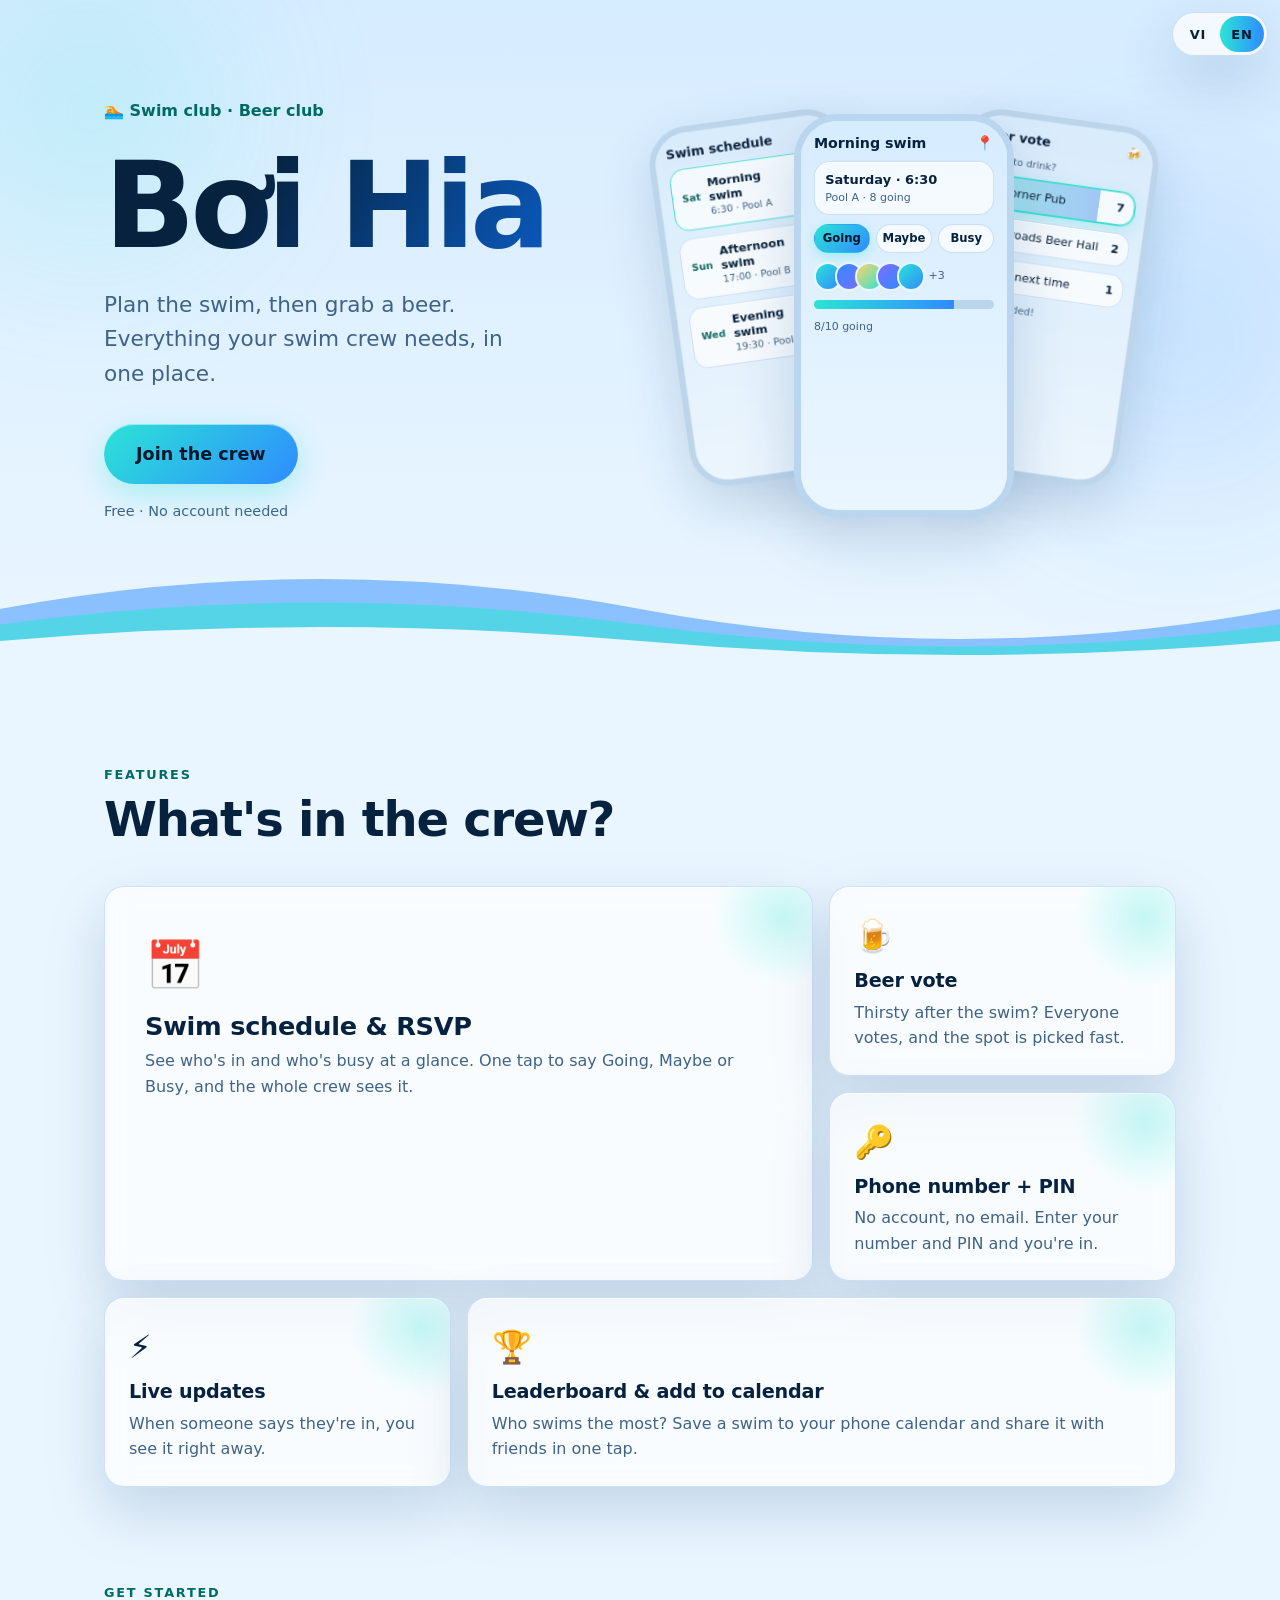
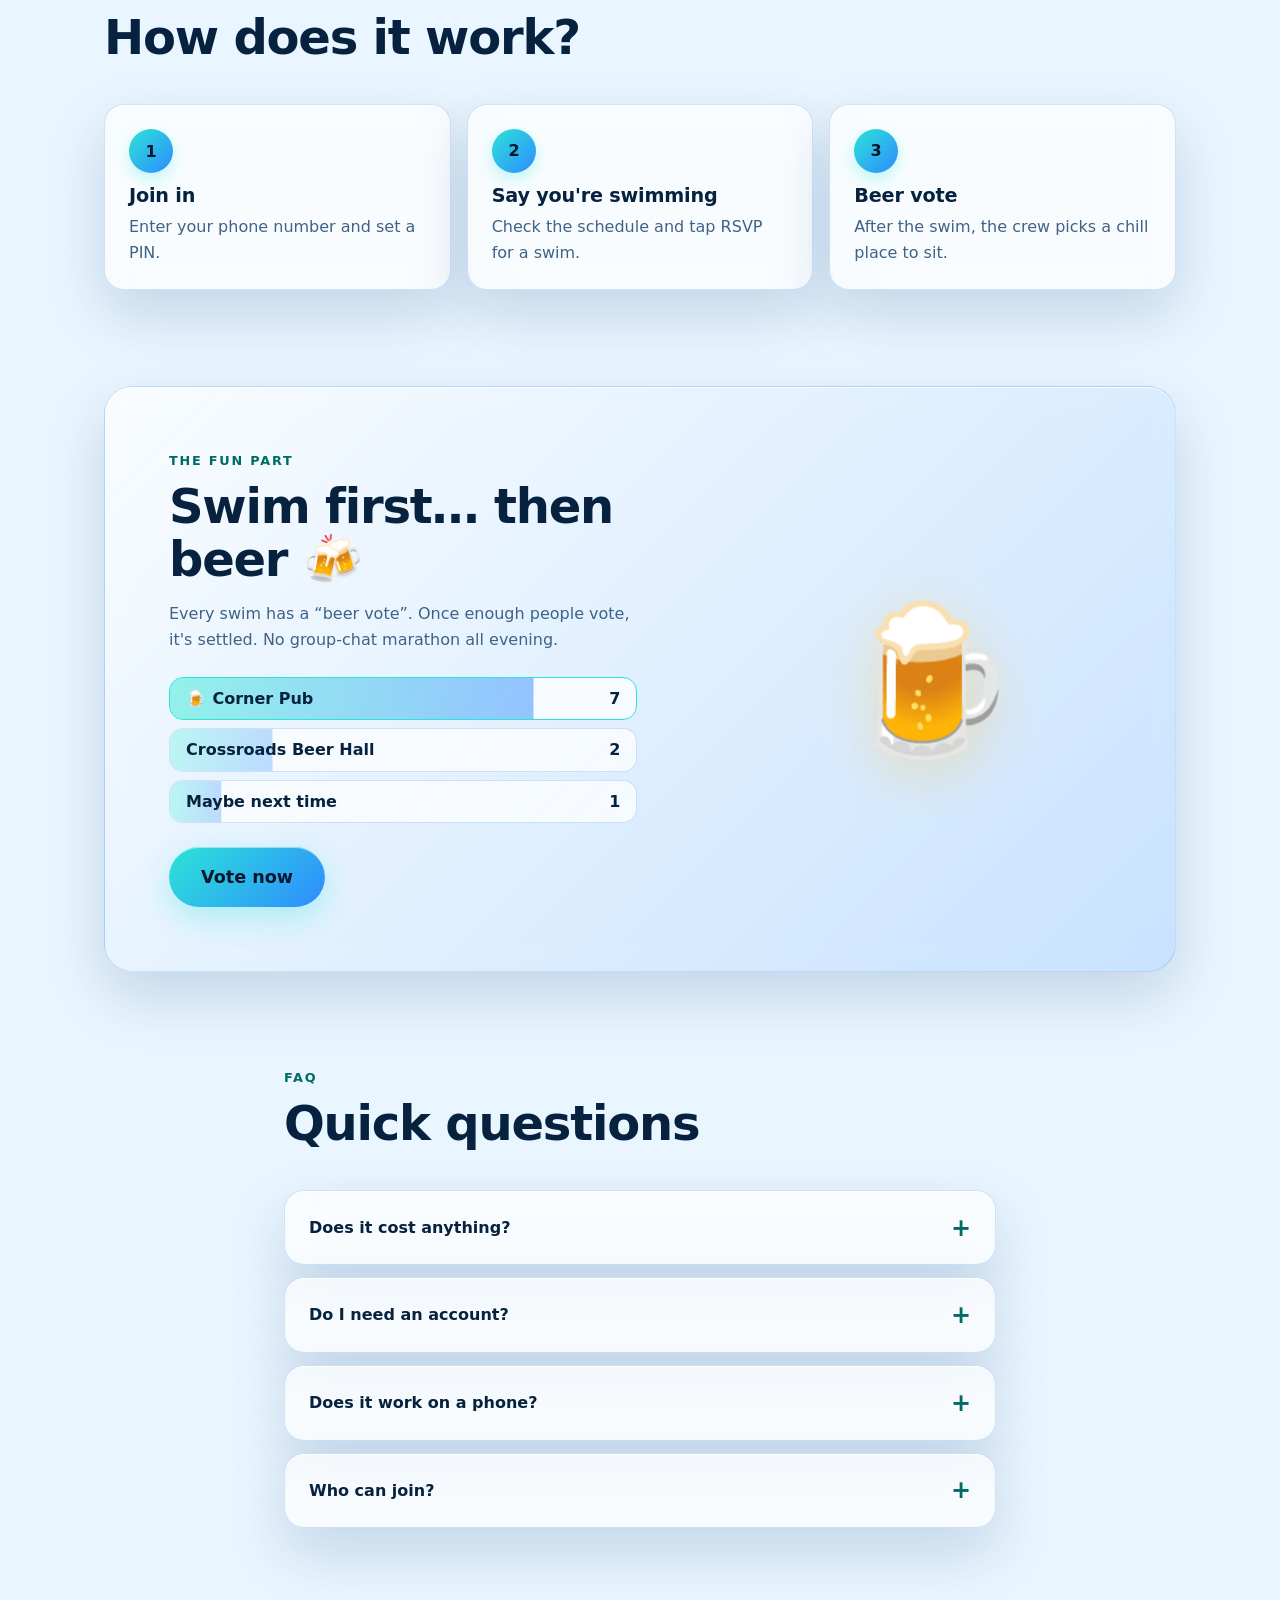
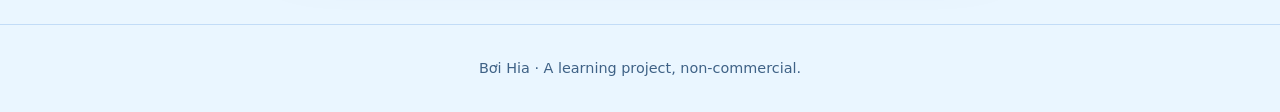
==== commit 3c4a9e68: "Bilingual VI/EN: language toggle on landing page and app, auto-detect from phone language" ====
--- a/site/index.html
+++ b/site/index.html
@@ -23,6 +23,7 @@
 </head>
 <body>
 <a class="skip" href="#main">Bỏ qua đến nội dung</a>
+<div class="lang" role="group" aria-label="Ngôn ngữ / Language"><button type="button" data-l="vi" aria-pressed="true">VI</button><button type="button" data-l="en" aria-pressed="false">EN</button></div>
 
 <header class="hero">
   <div class="glow g1" aria-hidden="true"></div>
@@ -141,5 +142,21 @@
 d.addEventListener('visibilitychange',function(){h.classList.toggle('pz',d.hidden)})
 })();
 </script>
+<script>
+(function(){var d=document,h=d.documentElement,EN={"Bỏ qua đến nội dung": "Skip to content", "Hội bơi · Hội bia": "Swim club · Beer club", "Hẹn bơi cho gọn, bơi xong đi uống bia cho vui. Mọi thứ của hội trong một chỗ.": "Plan the swim, then grab a beer. Everything your swim crew needs, in one place.", "Tham gia hội": "Join the crew", "Miễn phí · Không cần tài khoản": "Free · No account needed", "Lịch bơi": "Swim schedule", "Thứ 7": "Sat", "Bơi sáng": "Morning swim", "6:30 · Hồ bơi A": "6:30 · Pool A", "CN": "Sun", "Bơi chiều": "Afternoon swim", "17:00 · Hồ bơi B": "17:00 · Pool B", "Thứ 4": "Wed", "Bơi tối": "Evening swim", "19:30 · Hồ bơi A": "19:30 · Pool A", "Vote bia": "Beer vote", "Đi uống ở đâu?": "Where to drink?", "🍺 Quán Góc Phố": "🍺 Corner Pub", "Quán Góc Phố": "Corner Pub", "Bia hơi Ngã Tư": "Crossroads Beer Hall", "Hẹn lần sau": "Maybe next time", "🏆 Chốt kèo!": "🏆 It's decided!", "Thứ Bảy · 6:30": "Saturday · 6:30", "Hồ bơi A · 8 người đi": "Pool A · 8 going", "Đi": "Going", "Có thể": "Maybe", "Bận": "Busy", "8/10 người báo đi": "8/10 going", "Tính năng": "Features", "Có gì trong hội?": "What's in the crew?", "Lịch bơi & RSVP": "Swim schedule & RSVP", "Ai đi, ai bận, nhìn một cái là rõ. Bấm một nút để báo Đi, Có thể hay Bận, cả hội thấy ngay.": "See who's in and who's busy at a glance. One tap to say Going, Maybe or Busy, and the whole crew sees it.", "Vote đi uống bia": "Beer vote", "Bơi xong khát nước? Cả hội vote, chốt kèo nhanh.": "Thirsty after the swim? Everyone votes, and the spot is picked fast.", "Số điện thoại + PIN": "Phone number + PIN", "Không tài khoản, không email. Nhập số và PIN là vào.": "No account, no email. Enter your number and PIN and you're in.", "Cập nhật trực tiếp": "Live updates", "Ai vừa báo đi, bạn thấy liền.": "When someone says they're in, you see it right away.", "Bảng xếp hạng & thêm vào lịch": "Leaderboard & add to calendar", "Ai chăm bơi nhất hội? Lưu buổi bơi vào lịch điện thoại và chia sẻ cho bạn bè chỉ một chạm.": "Who swims the most? Save a swim to your phone calendar and share it with friends in one tap.", "Bắt đầu": "Get started", "Dùng thế nào?": "How does it work?", "Vào hội": "Join in", "Nhập số điện thoại và tạo PIN.": "Enter your phone number and set a PIN.", "Báo đi bơi": "Say you're swimming", "Xem lịch và bấm RSVP cho buổi bơi.": "Check the schedule and tap RSVP for a swim.", "Bơi xong, cả hội chốt chỗ ngồi chill.": "After the swim, the crew picks a chill place to sit.", "Phần vui nhất": "The fun part", "Bơi xong thì… bia": "Swim first… then beer", "Mỗi buổi bơi có một phiếu vote “đi uống bia”. Đủ người là chốt, khỏi nhắn nhau cả buổi tối.": "Every swim has a “beer vote”. Once enough people vote, it's settled. No group-chat marathon all evening.", "Vào vote ngay": "Vote now", "Giải đáp": "FAQ", "Hỏi nhanh": "Quick questions", "Có mất tiền không?": "Does it cost anything?", "Không. Bơi Hia là dự án nhỏ cho hội bạn, hoàn toàn miễn phí.": "No. Bơi Hia is a small project for a friend group and completely free.", "Cần tài khoản không?": "Do I need an account?", "Không. Chỉ cần số điện thoại và PIN do bạn đặt.": "No. Just a phone number and a PIN you choose.", "Dùng trên điện thoại được không?": "Does it work on a phone?", "Được. Mở trên trình duyệt điện thoại và thêm vào màn hình chính như một ứng dụng.": "Yes. Open it in your phone's browser and add it to your home screen like an app.", "Ai vào được hội?": "Who can join?", "Hội bạn bè bơi cùng nhau. Cứ bấm “Tham gia hội” để thử.": "A group of friends who swim together. Tap “Join the crew” to try it.", "Bơi Hia · Dự án học tập, không thương mại.": "Bơi Hia · A learning project, non-commercial."},AT={"title": ["Bơi Hia — hội bơi, hội bia", "Bơi Hia — swim club, beer club"], "meta[name=description]": ["Bơi Hia: lịch bơi, RSVP và vote đi uống bia cho hội bạn bơi. Không cần tài khoản, chỉ cần số điện thoại và PIN.", "Bơi Hia: swim schedule, RSVP and a beer vote for your swim crew. No account, just a phone number and a PIN."], "meta[property='og:title']": ["Bơi Hia — hội bơi, hội bia", "Bơi Hia — swim club, beer club"], "meta[property='og:description']": ["Hẹn bơi cho gọn, bơi xong đi uống bia cho vui. Miễn phí, không cần tài khoản.", "Plan the swim, then grab a beer. Free, no account needed."], "meta[name='twitter:title']": ["Bơi Hia — hội bơi, hội bia", "Bơi Hia — swim club, beer club"], "meta[name='twitter:description']": ["Hẹn bơi cho gọn, bơi xong đi uống bia cho vui. Miễn phí, không cần tài khoản.", "Plan the swim, then grab a beer. Free, no account needed."], ".stage": ["Minh họa ba màn hình ứng dụng Bơi Hia: danh sách buổi bơi, chi tiết buổi bơi với nút Đi, Có thể, Bận, và kết quả vote bia", "Illustration of three Bơi Hia app screens: the swim list, a swim's details with Going, Maybe and Busy buttons, and the beer vote result"]},store=new Map(),cur='vi';
+function nodes(){var w=d.createTreeWalker(d.body,NodeFilter.SHOW_TEXT,{acceptNode:function(n){return n.parentNode.closest('script,style')?NodeFilter.FILTER_REJECT:NodeFilter.FILTER_ACCEPT}}),a=[],n;while(n=w.nextNode())a.push(n);return a}
+function set(l){cur=l;
+nodes().forEach(function(n){var t=n.nodeValue.trim();if(!t)return;if(!store.has(n))store.set(n,n.nodeValue);var o=store.get(n),k=o.trim();
+if(l==='en'&&EN[k])n.nodeValue=o.replace(k,EN[k]);else n.nodeValue=o});
+Object.keys(AT).forEach(function(sel){var e=sel==='title'?d.title&&d.querySelector('title'):d.querySelector(sel);if(!e)return;var v=AT[sel][l==='en'?1:0];
+if(sel==='title')d.title=v;else if(e.hasAttribute('content'))e.setAttribute('content',v);else e.setAttribute('aria-label',v)});
+h.lang=l;var ol=d.querySelector("meta[property='og:locale']");if(ol)ol.setAttribute('content',l==='en'?'en_US':'vi_VN');
+d.querySelectorAll('.lang button').forEach(function(b){b.setAttribute('aria-pressed',b.dataset.l===l)});
+try{localStorage.setItem('lang',l)}catch(e){}}
+var sv;try{sv=localStorage.getItem('lang')}catch(e){}
+var l0=sv||((navigator.language||'vi').toLowerCase().indexOf('vi')===0?'vi':'en');
+d.querySelectorAll('.lang button').forEach(function(b){b.addEventListener('click',function(){set(b.dataset.l)})});
+if(l0==='en')set('en')})();
+</script>
 </body>
 </html>
--- a/site/style.css
+++ b/site/style.css
@@ -207,3 +207,11 @@
   *,*::before,*::after{animation:none!important;transition:none!important;scroll-behavior:auto!important}
   .rv{opacity:1!important;transform:none!important}
 }
+
+/* language toggle */
+.lang{position:fixed;top:calc(env(safe-area-inset-top,0px) + 12px);right:12px;z-index:20;display:flex;padding:3px;border-radius:99px;background:var(--glass);border:1px solid var(--glass-line);-webkit-backdrop-filter:blur(10px);backdrop-filter:blur(10px);box-shadow:var(--shadow)}
+.lang button{min-width:44px;min-height:36px;border:0;border-radius:99px;background:transparent;color:var(--text);font:700 13px/1 system-ui,-apple-system,sans-serif;letter-spacing:.06em;cursor:pointer;transition:background .2s,color .2s,transform .15s}
+.lang button:active{transform:scale(.95)}
+.lang button[aria-pressed=true]{background:linear-gradient(90deg,var(--aqua),var(--blue));color:#04162b}
+.lang button:focus-visible{outline:3px solid var(--aqua);outline-offset:2px}
+@media (prefers-reduced-motion:reduce){.lang button{transition:none}}
